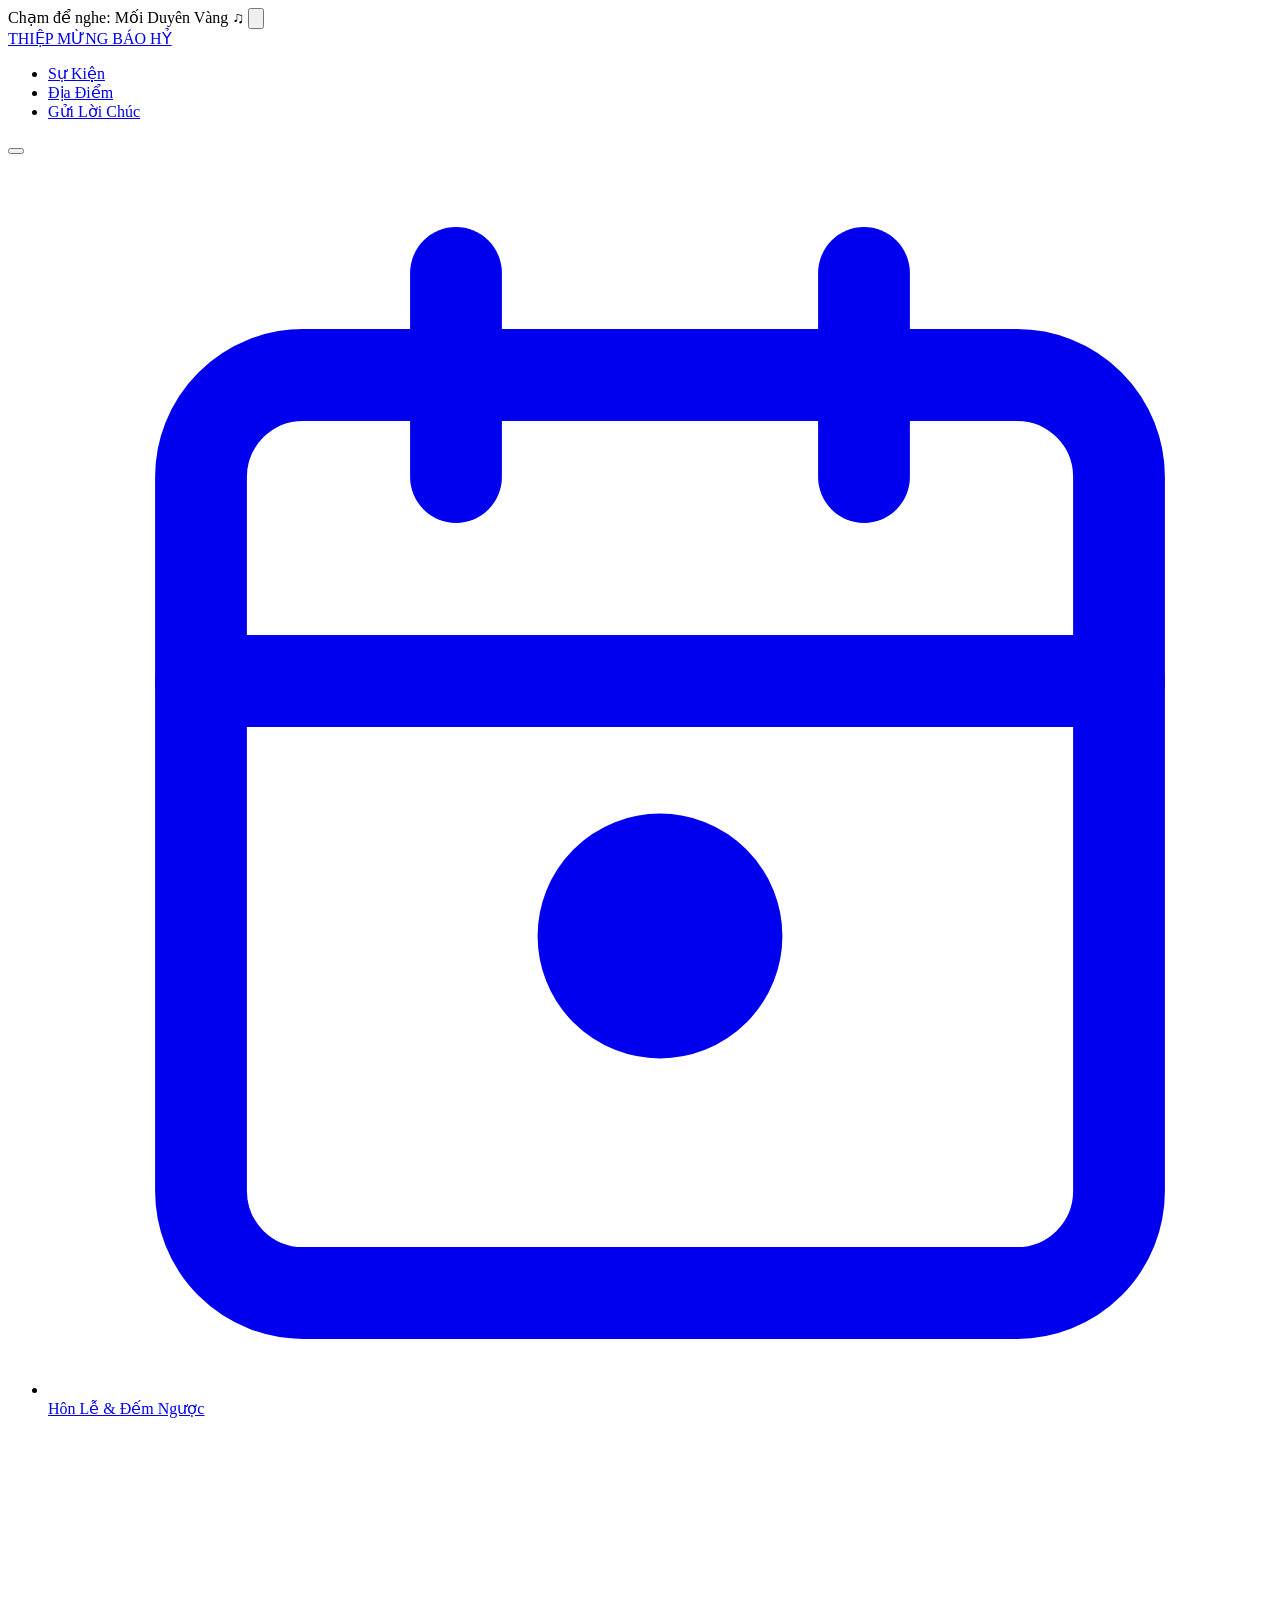
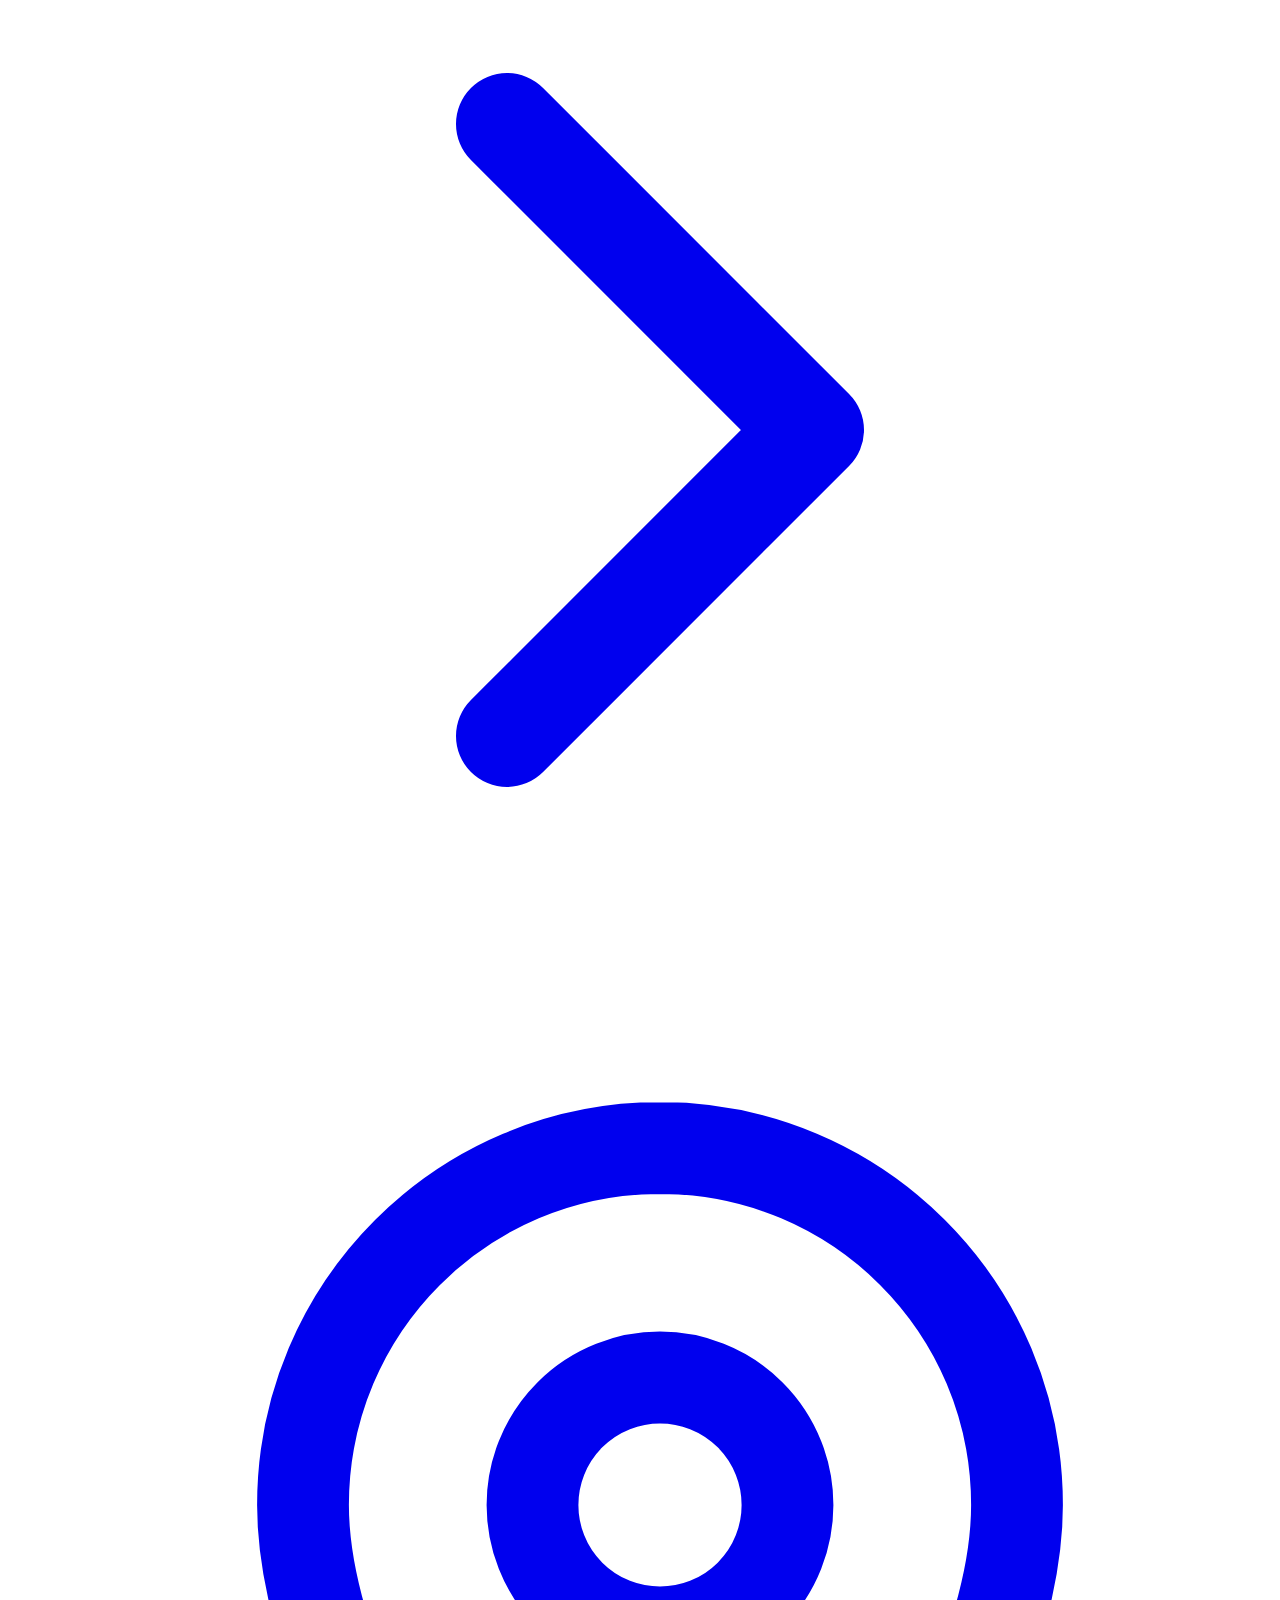
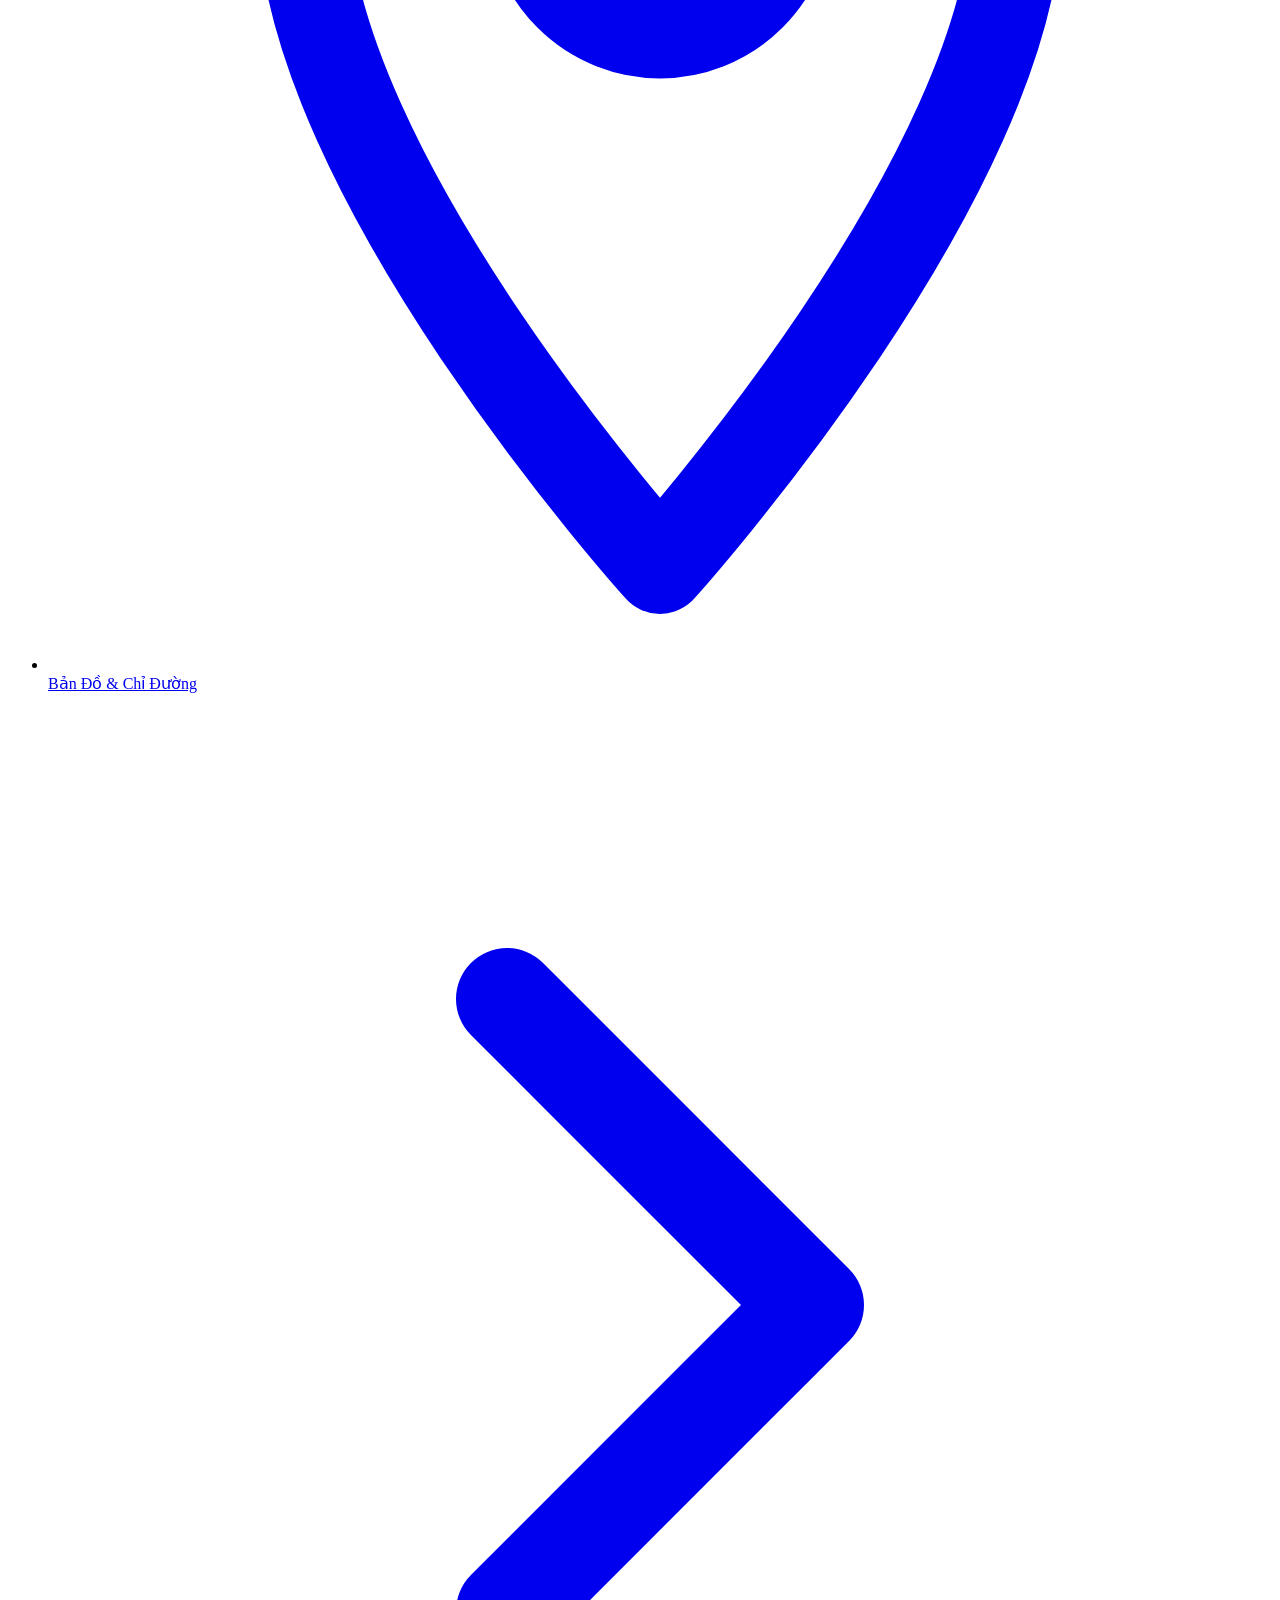
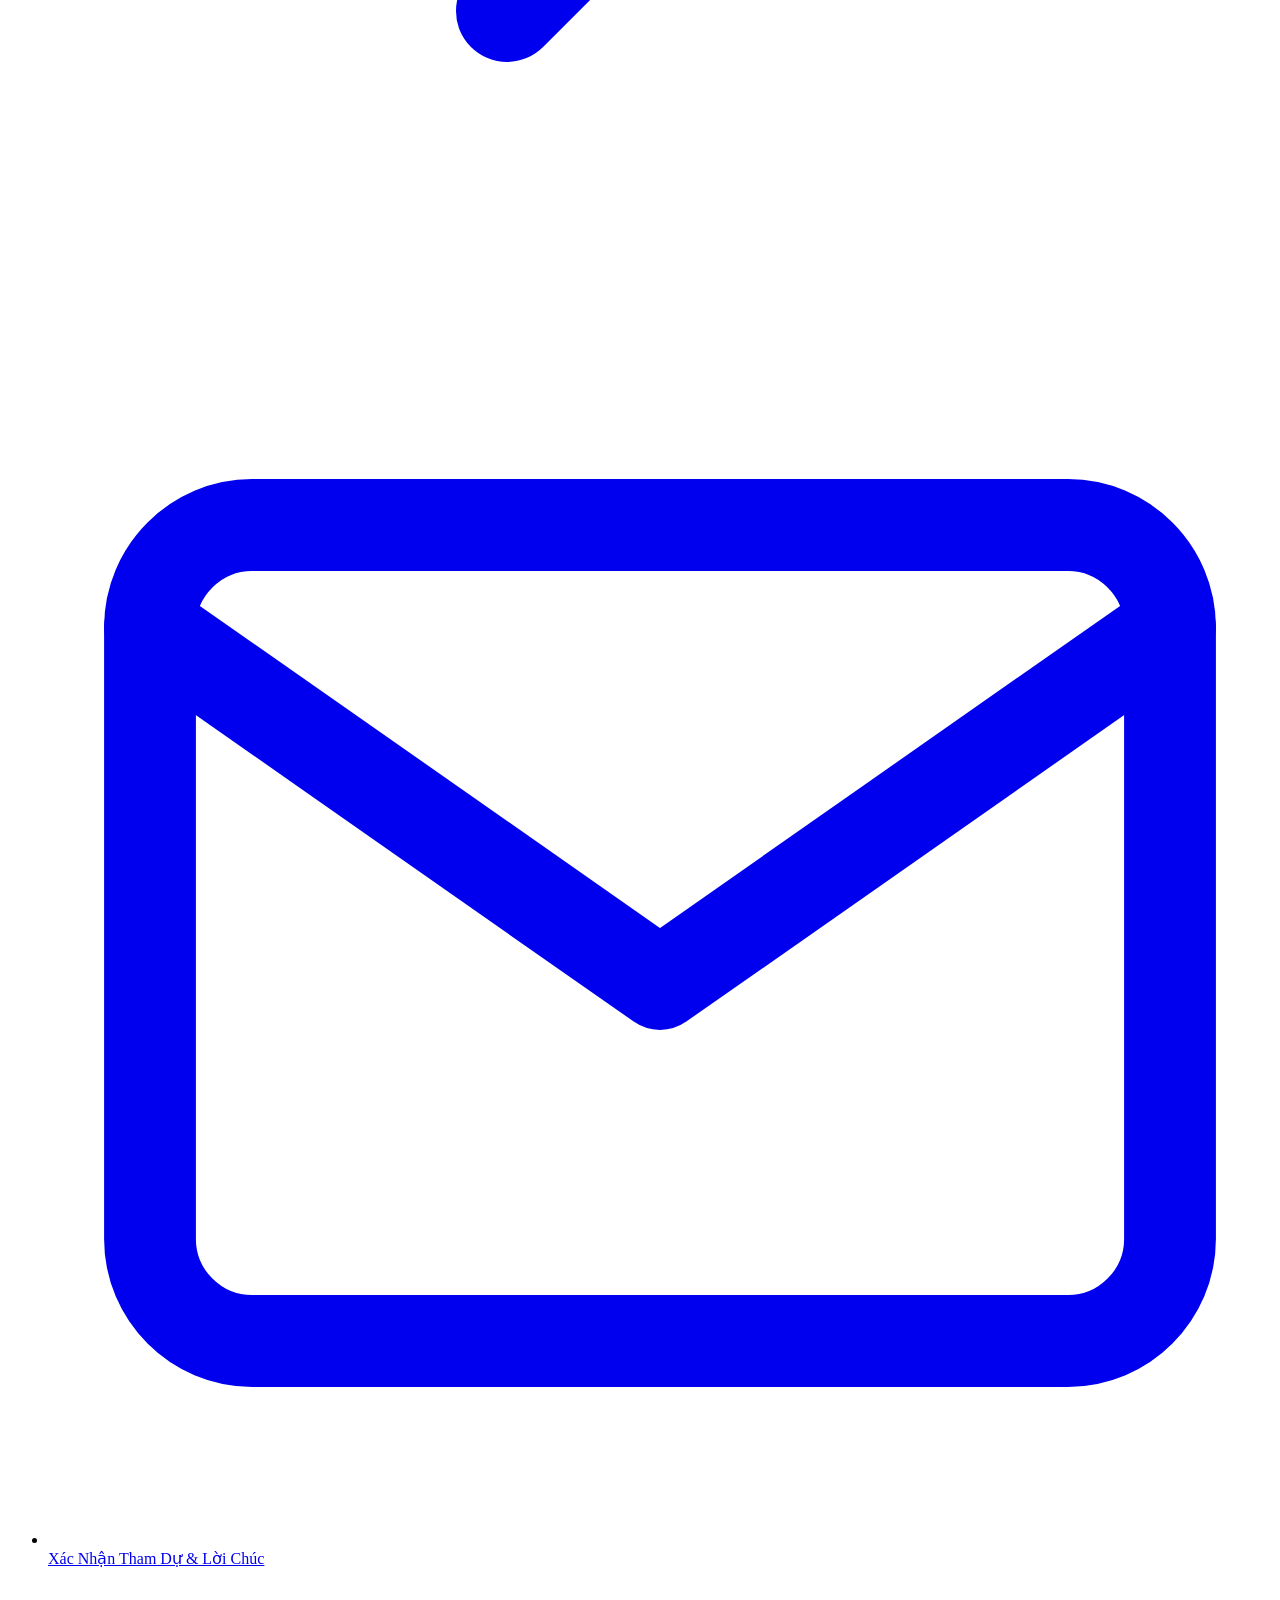
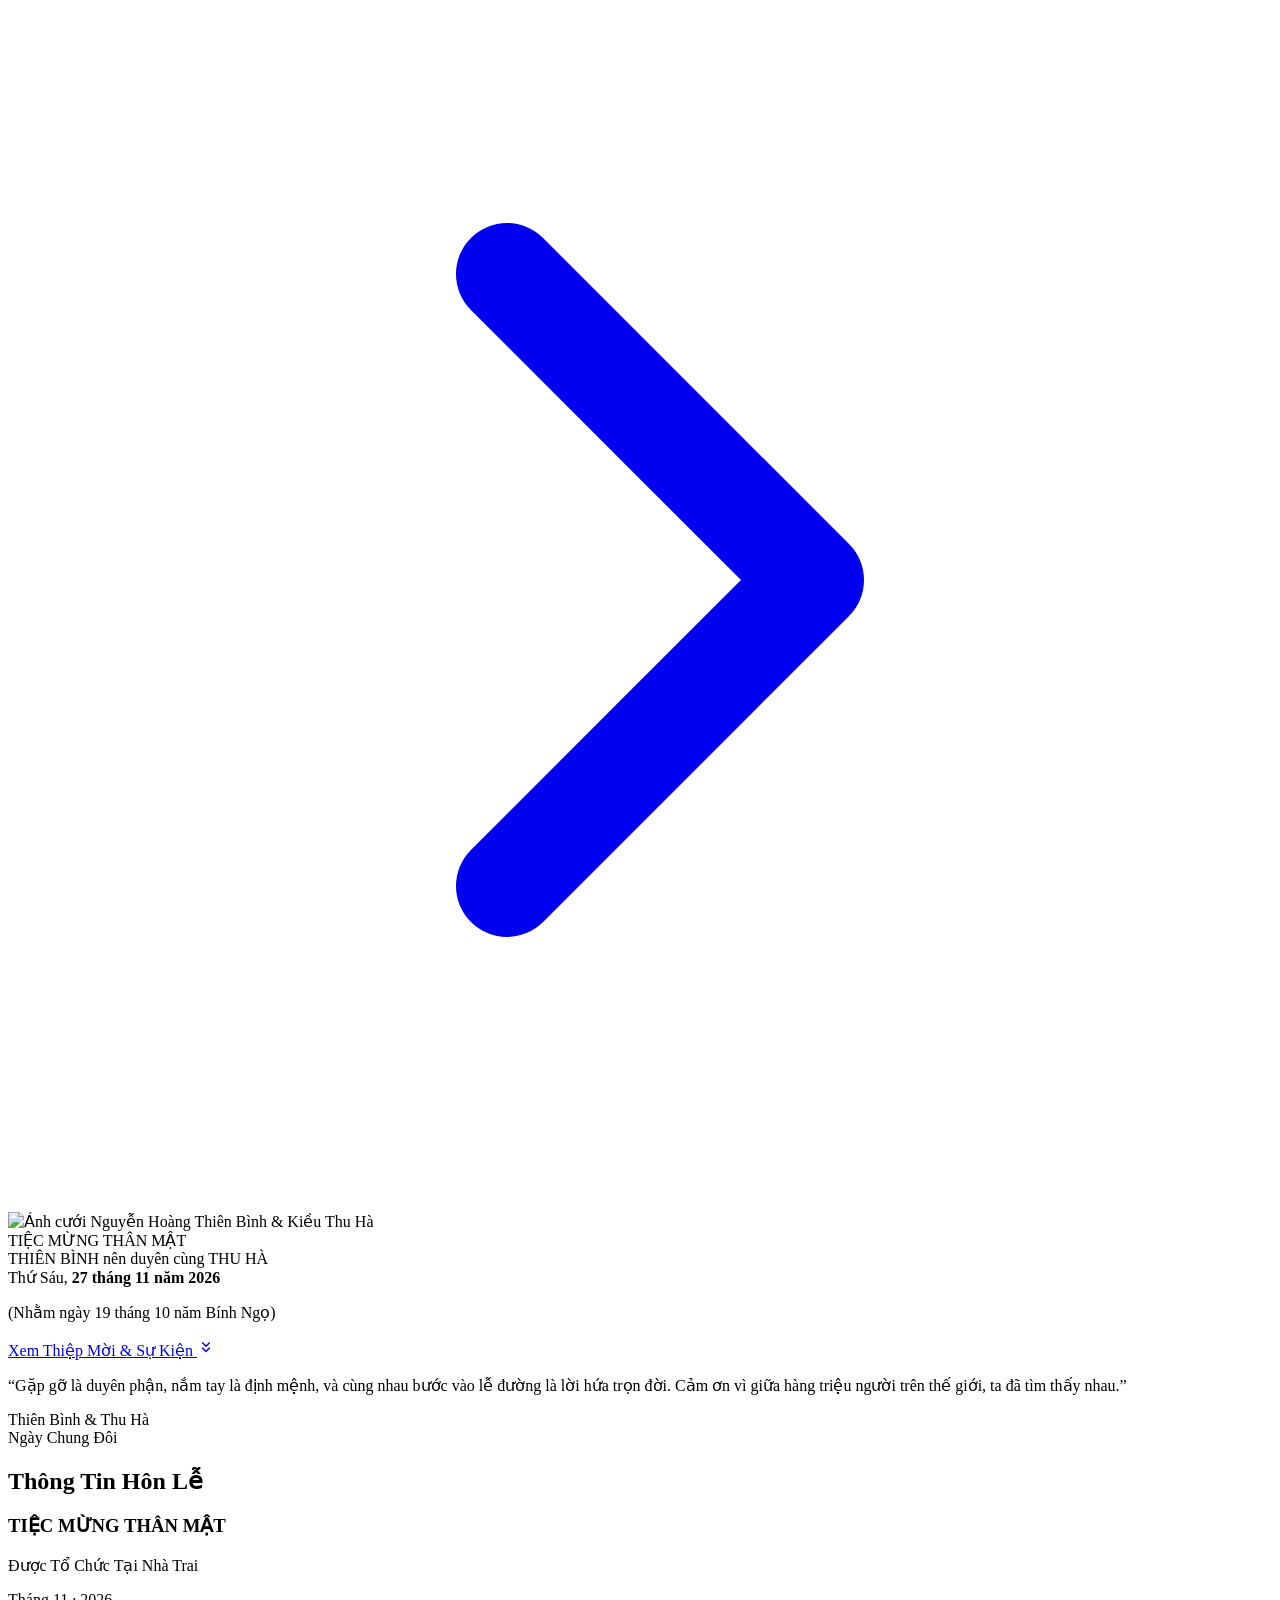
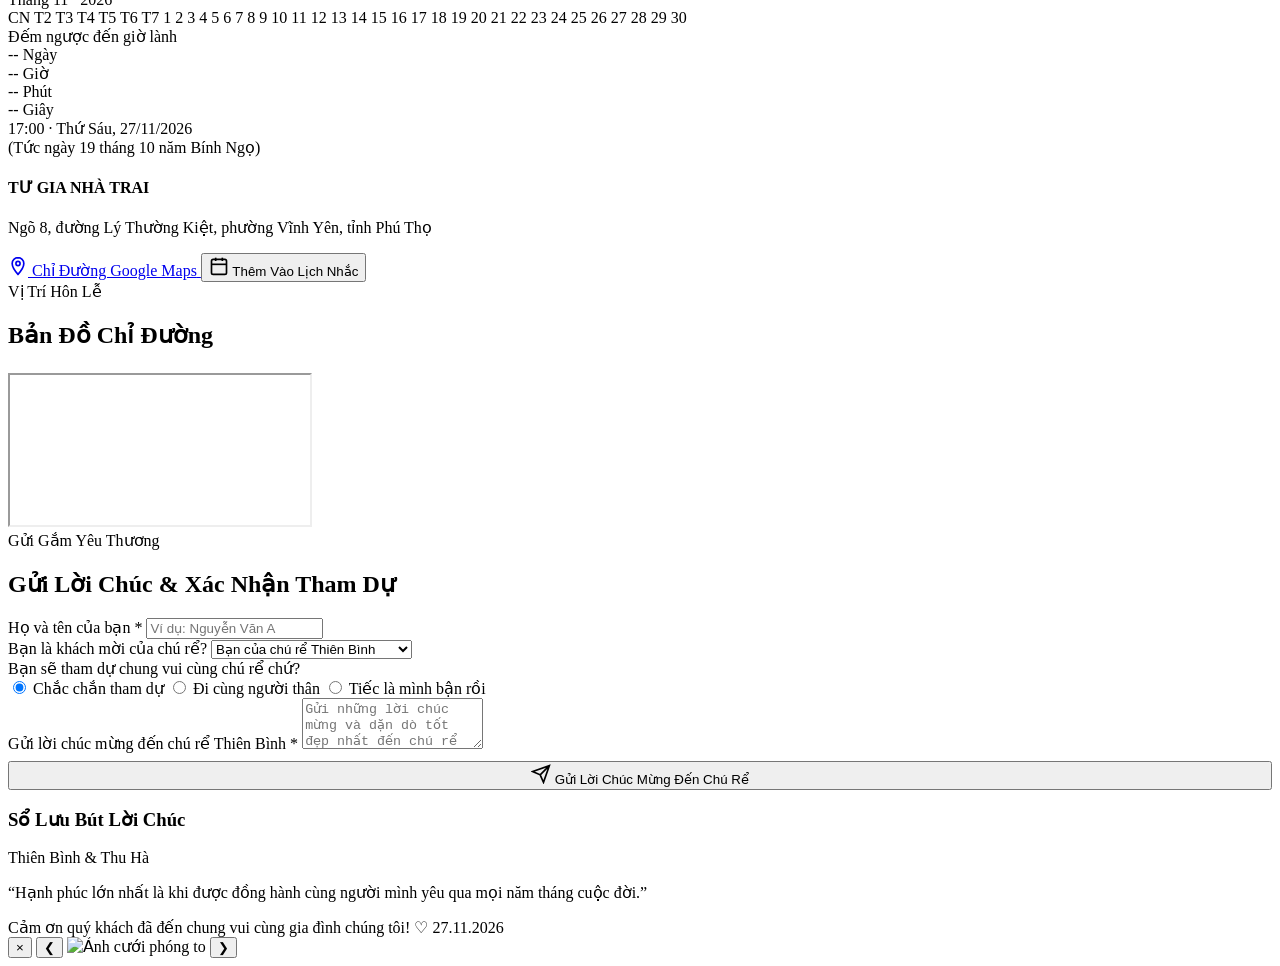
==== binhha/index.html @ 019dbe22 "Đồng bộ ảnh hero-a2b.jpg và khôi phục giao diện ảnh toàn màn hình ban đầu" ====
<!DOCTYPE html>
<html lang="vi">
<head>
  <meta charset="UTF-8">
  <meta name="viewport" content="width=device-width, initial-scale=1.0, maximum-scale=5.0">
  <title>Tiệc Mừng Thân Mật · Nguyễn Hoàng Thiên Bình &amp; Kiều Thu Hà</title>
  
  <meta name="description" content="Trân trọng kính mời quý khách đến tham dự Tiệc Mừng Thân Mật của Nguyễn Hoàng Thiên Bình &amp; Kiều Thu Hà vào lúc 17:00 ngày 27/11/2026 tại Tư Gia Nhà Trai.">
  <meta name="keywords" content="thiệp cưới, tiệc mừng thân mật, Thiên Bình, Thu Hà, thiệp báo hỷ, wedding invitation">
  <meta name="author" content="Thiên Bình &amp; Thu Hà">
  <meta name="robots" content="index, follow">

  <!-- Open Graph / Facebook -->
  <meta property="og:type" content="website">
  <meta property="og:url" content="https://binhha-wedding.github.io/binhha.html">
  <meta property="og:title" content="Tiệc Mừng Thân Mật · Nguyễn Hoàng Thiên Bình &amp; Kiều Thu Hà">
  <meta property="og:description" content="Trân trọng kính mời quý khách đến dự Tiệc Mừng Thân Mật vào lúc 17:00 Thứ Sáu, 27/11/2026 tại Tư Gia Nhà Trai (Ngõ 8 Lý Thường Kiệt, Vĩnh Yên, Phú Thọ).">
  <meta property="og:image" content="https://binhha-wedding.github.io/img/hero-a2b.jpg">

  <!-- Favicon -->
  <link rel="icon" type="image/jpeg" href="img/hero-a2b.jpg">
  <link rel="apple-touch-icon" href="img/hero-a2b.jpg">

  <!-- Google Fonts Preconnect -->
  <link rel="preconnect" href="https://fonts.googleapis.com">
  <link rel="preconnect" href="https://fonts.gstatic.com" crossorigin>
  <link href="https://fonts.googleapis.com/css2?family=Cormorant+Garamond:ital,wght@0,400;0,500;0,600;0,700;1,400;1,600&family=Ephesis&family=Montserrat:ital,wght@0,300;0,400;0,500;0,600;0,700;1,400&family=Playfair+Display:ital,wght@0,500;0,600;0,700;1,400&display=swap" rel="stylesheet">

  <!-- Stylesheet -->
  <link rel="stylesheet" href="css/style.css?v=20261023_1720">
</head>
<body data-page="groom">

  <!-- Background Audio (Mối Duyên Vàng) -->
  <audio id="bg-music" loop preload="auto">
    <source src="audio/moi-duyen-vang.mp3" type="audio/mpeg">
    <source src="audio/beautiful-in-white.mp3" type="audio/mpeg">
    <source src="audio/wedding-music.mp3" type="audio/mpeg">
  </audio>

  <!-- Floating Music Player Widget -->
  <div class="music-widget">
    <span class="music-tooltip" id="music-tooltip">Chạm để nghe: Mối Duyên Vàng ♫</span>
    <button class="music-disc-btn" id="music-toggle-btn" type="button" aria-label="Bật hoặc tắt nhạc nền">
      <svg viewBox="0 0 24 24">
        <path d="M12 3v10.55c-.59-.34-1.27-.55-2-.55-2.21 0-4 1.79-4 4s1.79 4 4 4 4-1.79 4-4V7h4V3h-6z"/>
      </svg>
    </button>
  </div>

  <!-- Sticky Navigation Bar -->
  <header class="wd-navbar">
    <div class="wd-nav-inner">
      <!-- Logo / Title -->
      <a href="#top" class="wd-brand">
        <span>THIỆP MỪNG BÁO HỶ</span>
      </a>

      <!-- Desktop Navigation Links -->
      <ul class="wd-menu-links">
        <li><a href="#event">Sự Kiện</a></li>
        <li><a href="#location">Địa Điểm</a></li>
        <li><a href="#rsvp">Gửi Lời Chúc</a></li>
      </ul>

      <!-- Mobile Hamburger Button -->
      <button class="wd-menu-btn" id="menu-toggle-btn" type="button" aria-label="Mở menu">
        <span></span>
        <span></span>
        <span></span>
      </button>
    </div>

    <!-- Mobile Drawer -->
    <div class="wd-mobile-drawer" id="mobile-drawer">
      <ul class="wd-mobile-links">
        <li>
          <a href="#event">
            <span class="nav-icon-badge">
              <svg class="nav-svg" viewBox="0 0 24 24" fill="none" stroke="currentColor" stroke-width="1.8" stroke-linecap="round" stroke-linejoin="round">
                <rect x="3" y="4" width="18" height="18" rx="2" ry="2"/>
                <line x1="16" y1="2" x2="16" y2="6"/>
                <line x1="8" y1="2" x2="8" y2="6"/>
                <line x1="3" y1="10" x2="21" y2="10"/>
                <circle cx="12" cy="15" r="1.5" fill="currentColor"/>
              </svg>
            </span>
            <span class="nav-link-text">Hôn Lễ &amp; Đếm Ngược</span>
            <svg class="nav-chevron" viewBox="0 0 24 24" fill="none" stroke="currentColor" stroke-width="2" stroke-linecap="round" stroke-linejoin="round"><path d="M9 18l6-6-6-6"/></svg>
          </a>
        </li>
        <li>
          <a href="#location">
            <span class="nav-icon-badge">
              <svg class="nav-svg" viewBox="0 0 24 24" fill="none" stroke="currentColor" stroke-width="1.8" stroke-linecap="round" stroke-linejoin="round">
                <path d="M12 2C8.13 2 5 5.13 5 9c0 5.25 7 13 7 13s7-7.75 7-13c0-3.87-3.13-7-7-7z"/>
                <circle cx="12" cy="9" r="2.5"/>
              </svg>
            </span>
            <span class="nav-link-text">Bản Đồ &amp; Chỉ Đường</span>
            <svg class="nav-chevron" viewBox="0 0 24 24" fill="none" stroke="currentColor" stroke-width="2" stroke-linecap="round" stroke-linejoin="round"><path d="M9 18l6-6-6-6"/></svg>
          </a>
        </li>

        <li>
          <a href="#rsvp">
            <span class="nav-icon-badge">
              <svg class="nav-svg" viewBox="0 0 24 24" fill="none" stroke="currentColor" stroke-width="1.8" stroke-linecap="round" stroke-linejoin="round">
                <path d="M4 4h16c1.1 0 2 .9 2 2v12c0 1.1-.9 2-2 2H4c-1.1 0-2-.9-2-2V6c0-1.1.9-2 2-2z"/>
                <polyline points="22,6 12,13 2,6"/>
              </svg>
            </span>
            <span class="nav-link-text">Xác Nhận Tham Dự &amp; Lời Chúc</span>
            <svg class="nav-chevron" viewBox="0 0 24 24" fill="none" stroke="currentColor" stroke-width="2" stroke-linecap="round" stroke-linejoin="round"><path d="M9 18l6-6-6-6"/></svg>
          </a>
        </li>
      </ul>
    </div>
  </header>

  <!-- ========================================================================
       HERO BANNER (FULL SCREEN BANNER THEO YÊU CẦU NHÀ CHÚ RỂ)
       ======================================================================== -->
  <section class="hero-section hero-fullscreen" id="top" style="background-image: url('img/hero-a2b.jpg'); background-size: cover; background-position: center top;">
    <!-- Ảnh cưới full màn hình & lớp phủ gradient điện ảnh -->
    <div class="hero-bg-media">
      <img src="img/hero-a2b.jpg" id="hero-banner-img" alt="Ảnh cưới Nguyễn Hoàng Thiên Bình &amp; Kiều Thu Hà" fetchpriority="high">
      <div class="hero-gradient-overlay"></div>
    </div>

    <div class="hero-content">
      <!-- Khối chữ phía trên -->
      <div class="hero-top-block">
        <div class="hero-ceremony-tag">
          TIỆC MỪNG THÂN MẬT
        </div>

        <div class="hero-names">
          <span class="name">THIÊN BÌNH</span>
          <span class="hero-connector">nên duyên cùng</span>
          <span class="name">THU HÀ</span>
        </div>
      </div>

      <!-- Khoảng sáng tự nhiên dành riêng cho gương mặt của cô dâu chú rể -->
      <div class="hero-face-clearance" aria-hidden="true"></div>

      <!-- Khối ngày cưới và nút xem thiệp phía dưới -->
      <div class="hero-bottom-block">
        <div class="hero-date-badge">
          Thứ Sáu, <b>27 tháng 11 năm 2026</b>
        </div>
        <p class="hero-lunar-date">(Nhằm ngày 19 tháng 10 năm Bính Ngọ)</p>

        <div class="hero-invite-action">
          <a href="#event" class="hero-scroll-invite">
            <span>Xem Thiệp Mời &amp; Sự Kiện</span>
            <svg width="18" height="18" viewBox="0 0 24 24" fill="none" stroke="currentColor" stroke-width="2">
              <path d="M7 13l5 5 5-5M7 6l5 5 5-5"/>
            </svg>
          </a>
        </div>
      </div>
    </div>
  </section>

  <!-- ========================================================================
       ARTISTIC QUOTE / THÔNG ĐIỆP TÌNH YÊU
       ======================================================================== -->
  <section class="quote-section">
    <div class="container">
      <div class="quote-card">
        <p class="quote-text">
          “Gặp gỡ là duyên phận, nắm tay là định mệnh, và cùng nhau bước vào lễ đường là lời hứa trọn đời. Cảm ơn vì giữa hàng triệu người trên thế giới, ta đã tìm thấy nhau.”
        </p>
        <span class="quote-author">Thiên Bình &amp; Thu Hà</span>
      </div>
    </div>
  </section>

  <!-- ========================================================================
       SỰ KIỆN: TIỆC MỪNG THÂN MẬT & LỊCH THÁNG 11/2026 & COUNTDOWN
       ======================================================================== -->
  <section class="event-section" id="event">
    <div class="container">
      <div class="sec-header">
        <span class="sec-subtitle">Ngày Chung Đôi</span>
        <h2 class="sec-title">Thông Tin Hôn Lễ</h2>
        <div class="sec-divider"></div>
      </div>

      <div class="event-container-card">
        <h3 class="ceremony-main-title">TIỆC MỪNG THÂN MẬT</h3>
        <p class="ceremony-sub">Được Tổ Chức Tại Nhà Trai</p>

        <!-- Tờ Lịch Tháng 11 Năm 2026 -->
        <div class="wedding-calendar">
          <div class="cal-header">Tháng 11 · 2026</div>
          <div class="cal-grid">
            <span class="cal-day-label">CN</span>
            <span class="cal-day-label">T2</span>
            <span class="cal-day-label">T3</span>
            <span class="cal-day-label">T4</span>
            <span class="cal-day-label">T5</span>
            <span class="cal-day-label">T6</span>
            <span class="cal-day-label">T7</span>

            <!-- Hàng 1 -->
            <span class="cal-date">1</span>
            <span class="cal-date">2</span>
            <span class="cal-date">3</span>
            <span class="cal-date">4</span>
            <span class="cal-date">5</span>
            <span class="cal-date">6</span>
            <span class="cal-date">7</span>

            <!-- Hàng 2 -->
            <span class="cal-date">8</span>
            <span class="cal-date">9</span>
            <span class="cal-date">10</span>
            <span class="cal-date">11</span>
            <span class="cal-date">12</span>
            <span class="cal-date">13</span>
            <span class="cal-date">14</span>

            <!-- Hàng 3 -->
            <span class="cal-date">15</span>
            <span class="cal-date">16</span>
            <span class="cal-date">17</span>
            <span class="cal-date">18</span>
            <span class="cal-date">19</span>
            <span class="cal-date">20</span>
            <span class="cal-date">21</span>

            <!-- Hàng 4 -->
            <span class="cal-date">22</span>
            <span class="cal-date">23</span>
            <span class="cal-date">24</span>
            <span class="cal-date">25</span>
            <span class="cal-date">26</span>
            <!-- Ngày Tiệc Mừng Thân Mật Nhà Trai: Thứ Sáu 27/11/2026 -->
            <span class="cal-date wedding-day" aria-label="Ngày Tiệc Mừng Thân Mật: 27 tháng 11">27</span>
            <span class="cal-date">28</span>

            <!-- Hàng 5 -->
            <span class="cal-date">29</span>
            <span class="cal-date">30</span>
            <span class="cal-date" style="opacity:0"></span>
            <span class="cal-date" style="opacity:0"></span>
            <span class="cal-date" style="opacity:0"></span>
            <span class="cal-date" style="opacity:0"></span>
            <span class="cal-date" style="opacity:0"></span>
          </div>
        </div>

        <!-- Đồng Hồ Đếm Ngược -->
        <div class="countdown-container">
          <div class="countdown-title">Đếm ngược đến giờ lành</div>
          <div class="countdown-timer">
            <div class="countdown-item">
              <span class="countdown-num" id="cd-days">--</span>
              <span class="countdown-label">Ngày</span>
            </div>
            <div class="countdown-item">
              <span class="countdown-num" id="cd-hours">--</span>
              <span class="countdown-label">Giờ</span>
            </div>
            <div class="countdown-item">
              <span class="countdown-num" id="cd-minutes">--</span>
              <span class="countdown-label">Phút</span>
            </div>
            <div class="countdown-item">
              <span class="countdown-num" id="cd-seconds">--</span>
              <span class="countdown-label">Giây</span>
            </div>
          </div>
        </div>

        <!-- Chi Tiết Giờ Giấc & Địa Điểm -->
        <div class="ceremony-details-box">
          <div class="ceremony-time-large">17:00 · Thứ Sáu, 27/11/2026</div>
          <div class="ceremony-lunar-highlight">(Tức ngày 19 tháng 10 năm Bính Ngọ)</div>
          
          <h4 class="ceremony-venue-name">TƯ GIA NHÀ TRAI</h4>
          <p class="ceremony-venue-address">
            Ngõ 8, đường Lý Thường Kiệt, phường Vĩnh Yên, tỉnh Phú Thọ
          </p>

          <div class="ceremony-actions">
            <a href="https://maps.google.com/?q=21.309458,105.572574" target="_blank" rel="noopener noreferrer" class="btn-primary">
              <svg width="20" height="20" viewBox="0 0 24 24" fill="none" stroke="currentColor" stroke-width="2">
                <path d="M12 2C8.13 2 5 5.13 5 9c0 5.25 7 13 7 13s7-7.75 7-13c0-3.87-3.13-7-7-7z"/>
                <circle cx="12" cy="9" r="2.5"/>
              </svg>
              <span>Chỉ Đường Google Maps</span>
            </a>

            <button type="button" class="btn-secondary" id="btn-add-calendar"
              data-title="Tiệc Mừng Thân Mật: Nguyễn Hoàng Thiên Bình &amp; Kiều Thu Hà"
              data-details="Tiệc Mừng Thân Mật được tổ chức vào lúc 17:00 tại Nhà Trai. Rất hân hạnh được đón tiếp quý khách!"
              data-location="Ngõ 8, đường Lý Thường Kiệt, phường Vĩnh Yên, tỉnh Phú Thọ"
              data-dates="20261127T100000Z/20261127T130000Z">
              <svg width="20" height="20" viewBox="0 0 24 24" fill="none" stroke="currentColor" stroke-width="2">
                <rect x="3" y="4" width="18" height="18" rx="2" ry="2"/>
                <line x1="16" y1="2" x2="16" y2="6"/>
                <line x1="8" y1="2" x2="8" y2="6"/>
                <line x1="3" y1="10" x2="21" y2="10"/>
              </svg>
              <span>Thêm Vào Lịch Nhắc</span>
            </button>
          </div>
        </div>

      </div>
    </div>
  </section>

  <!-- ========================================================================
       BẢN ĐỒ VỊ TRÍ
       ======================================================================== -->
  <section class="map-section" id="location">
    <div class="container">
      <div class="sec-header" style="margin-bottom:24px;">
        <span class="sec-subtitle">Vị Trí Hôn Lễ</span>
        <h2 class="sec-title">Bản Đồ Chỉ Đường</h2>
      </div>

      <div class="map-wrapper">
        <div class="map-iframe-container">
          <!-- Google Maps Embed for Ngõ 8 Lý Thường Kiệt, Vĩnh Yên, Phú Thọ -->
          <iframe 
            src="https://maps.google.com/maps?q=21.309458,105.572574&amp;hl=vi&amp;z=16&amp;output=embed"
            title="Bản đồ vị trí Nhà Trai: Ngõ 8 Lý Thường Kiệt, Vĩnh Yên, Phú Thọ"
            loading="lazy" 
            allowfullscreen>
          </iframe>
        </div>
      </div>
    </div>
  </section>



  <!-- ========================================================================
       RSVP XÁC NHẬN & SỔ LƯU BÚT LỜI CHÚC
       ======================================================================== -->
  <section class="rsvp-wishes-section" id="rsvp">
    <div class="container">
      
      <div class="sec-header">
        <span class="sec-subtitle">Gửi Gắm Yêu Thương</span>
        <h2 class="sec-title">Gửi Lời Chúc &amp; Xác Nhận Tham Dự</h2>
        <div class="sec-divider"></div>
      </div>

      <!-- Form Xác Nhận -->
      <div class="rsvp-box">
        <form class="rsvp-form" id="rsvp-form">
          
          <div class="form-group">
            <label for="guest-name">Họ và tên của bạn *</label>
            <input type="text" id="guest-name" class="form-input" placeholder="Ví dụ: Nguyễn Văn A" required>
          </div>

          <div class="form-group">
            <label for="guest-role">Bạn là khách mời của chú rể?</label>
            <select id="guest-role" class="form-select">
              <option value="Bạn của chú rể Thiên Bình" selected>Bạn của chú rể Thiên Bình</option>
              <option value="Anh em thân thiết / Chiến hữu">Anh em thân thiết / Chiến hữu</option>
              <option value="Họ hàng bên nội chú rể">Họ hàng bên nội chú rể</option>
              <option value="Họ hàng bên ngoại chú rể">Họ hàng bên ngoại chú rể</option>
              <option value="Đồng nghiệp chú rể">Đồng nghiệp chú rể</option>
              <option value="Bạn chung cô dâu &amp; chú rể">Bạn chung cô dâu &amp; chú rể</option>
            </select>
          </div>

          <div class="form-group">
            <label>Bạn sẽ tham dự chung vui cùng chú rể chứ?</label>
            <div class="form-radio-group">
              <label class="radio-pill">
                <input type="radio" name="attend" value="Chắc chắn tham dự" checked>
                <span>Chắc chắn tham dự</span>
              </label>
              <label class="radio-pill">
                <input type="radio" name="attend" value="Đi cùng người thân (2 người)">
                <span>Đi cùng người thân</span>
              </label>
              <label class="radio-pill">
                <input type="radio" name="attend" value="Rất tiếc không thể đến">
                <span>Tiếc là mình bận rồi</span>
              </label>
            </div>
          </div>

          <div class="form-group">
            <label for="guest-message">Gửi lời chúc mừng đến chú rể Thiên Bình *</label>
            <textarea id="guest-message" class="form-textarea" rows="3" placeholder="Gửi những lời chúc mừng và dặn dò tốt đẹp nhất đến chú rể Thiên Bình..." required></textarea>
          </div>

          <div class="rsvp-alert success" id="rsvp-alert"></div>

          <button type="submit" class="btn-primary" style="width:100%;justify-content:center;margin-top:8px;">
            <svg width="20" height="20" viewBox="0 0 24 24" fill="none" stroke="currentColor" stroke-width="2">
              <path d="M22 2L11 13M22 2l-7 20-4-9-9-4 20-7z"/>
            </svg>
            <span>Gửi Lời Chúc Mừng Đến Chú Rể</span>
          </button>
        </form>
      </div>

      <!-- Sổ Lưu Bút Danh Sách Lời Chúc -->
      <div class="wishes-stream-wrapper">
        <h3 class="wishes-stream-title">Sổ Lưu Bút Lời Chúc</h3>
        <div class="wishes-list" id="wishes-list">
          <!-- Các lời chúc sẽ được JavaScript tự động đổ vào đây -->
        </div>
      </div>

    </div>
  </section>

  <!-- ========================================================================
       FOOTER
       ======================================================================== -->
  <footer class="wedding-footer">
    <div class="container">
      <div class="footer-names">Thiên&nbsp;Bình &amp; Thu&nbsp;Hà</div>
      <p class="footer-quote">
        “Hạnh phúc lớn nhất là khi được đồng hành cùng người mình yêu qua mọi năm tháng cuộc đời.”
      </p>
      <div class="footer-copy">
        Cảm ơn quý khách đã đến chung vui cùng gia đình chúng tôi! ♡ 27.11.2026
      </div>
    </div>
  </footer>

  <!-- ========================================================================
       LIGHTBOX MODAL
       ======================================================================== -->
  <div class="lightbox-modal" id="lightbox-modal" aria-hidden="true" role="dialog">
    <div class="lightbox-content">
      <button class="lightbox-close-btn" id="lightbox-close" type="button" aria-label="Đóng">&times;</button>
      <button class="lightbox-nav-btn lightbox-prev" id="lightbox-prev" type="button" aria-label="Ảnh trước">&#10094;</button>
      <img src="" alt="Ảnh cưới phóng to" class="lightbox-img" id="lightbox-img">
      <button class="lightbox-nav-btn lightbox-next" id="lightbox-next" type="button" aria-label="Ảnh tiếp theo">&#10095;</button>
    </div>
  </div>

  <!-- Thiết lập thời gian đếm ngược chính xác cho Tiệc Mừng Thân Mật 17h00 ngày 27/11/2026 -->
  <script>
    window.TARGET_WEDDING_DATETIME = new Date("2026-11-27T17:00:00+07:00").getTime();
    window.currentMusicTitle = "Mối Duyên Vàng";
  </script>

  <!-- JavaScript -->
  <script src="js/main.js?v=20261023_1720"></script>
</body>
</html>
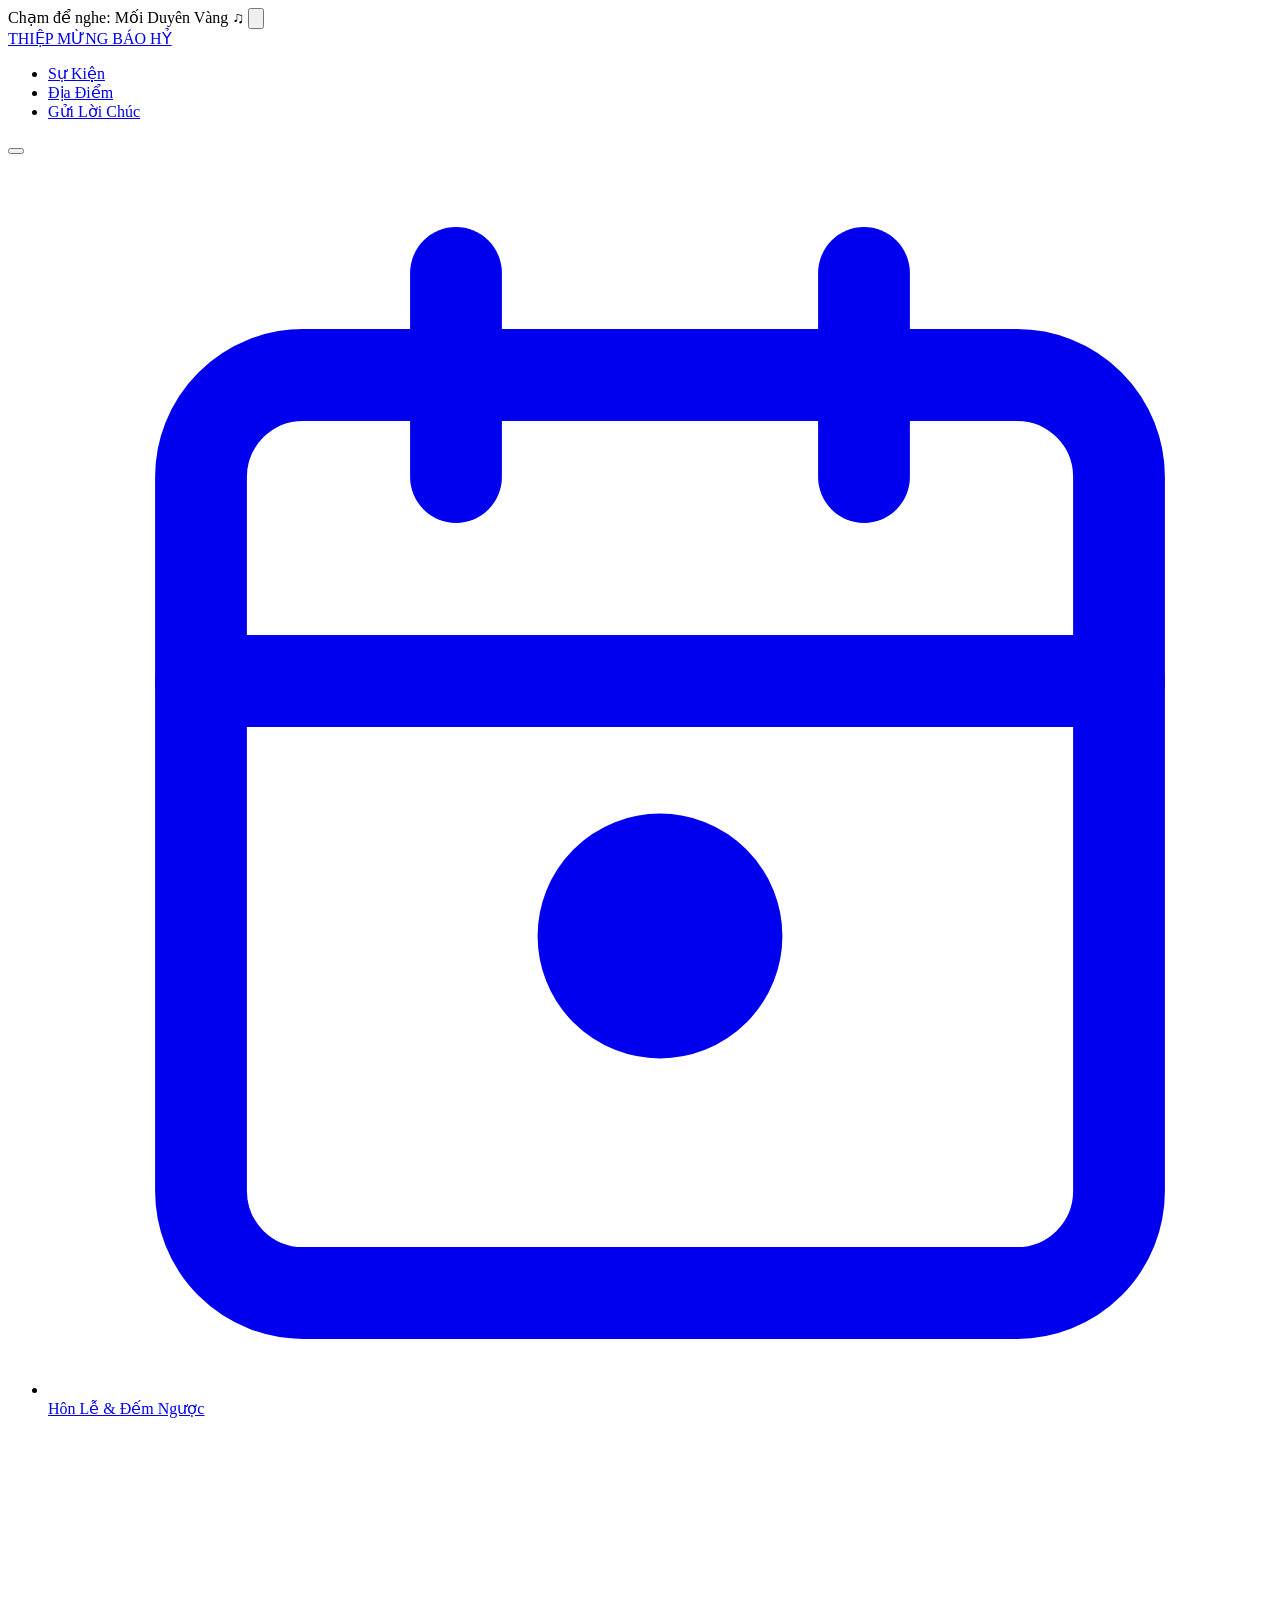
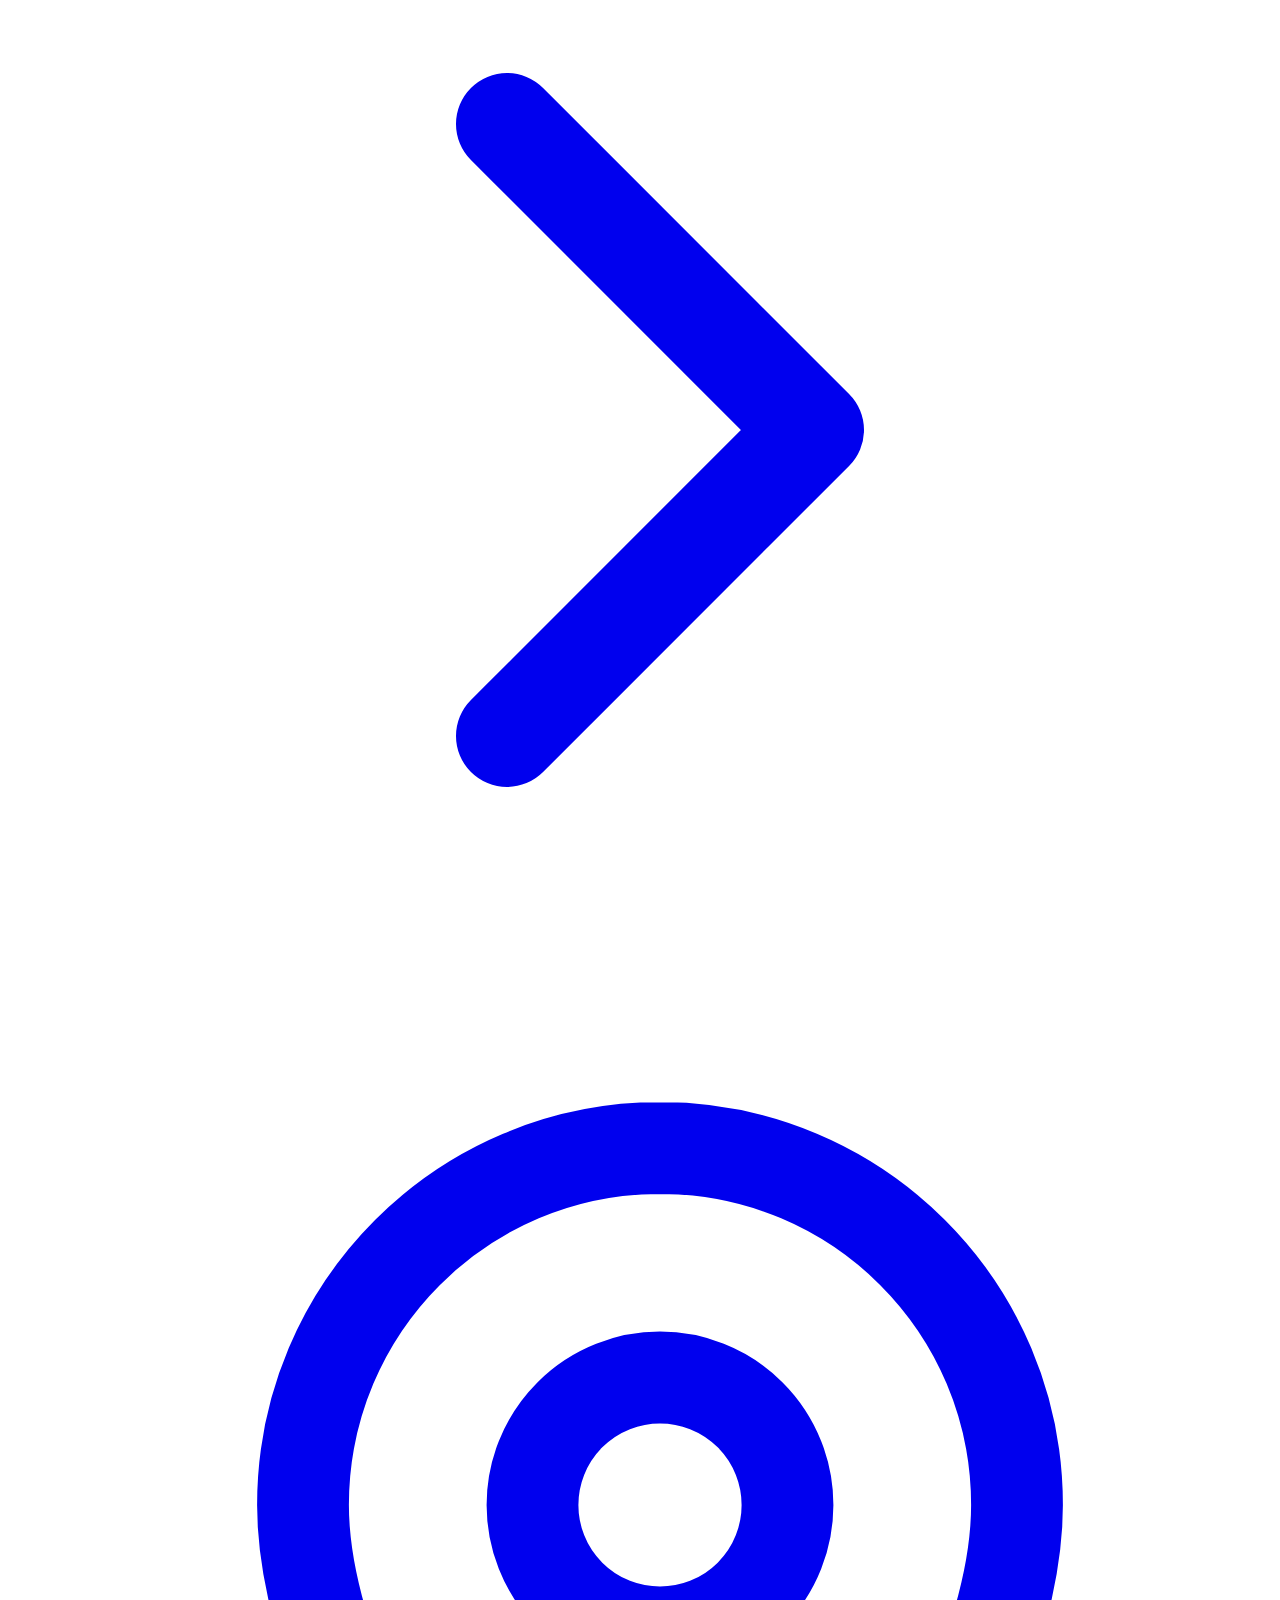
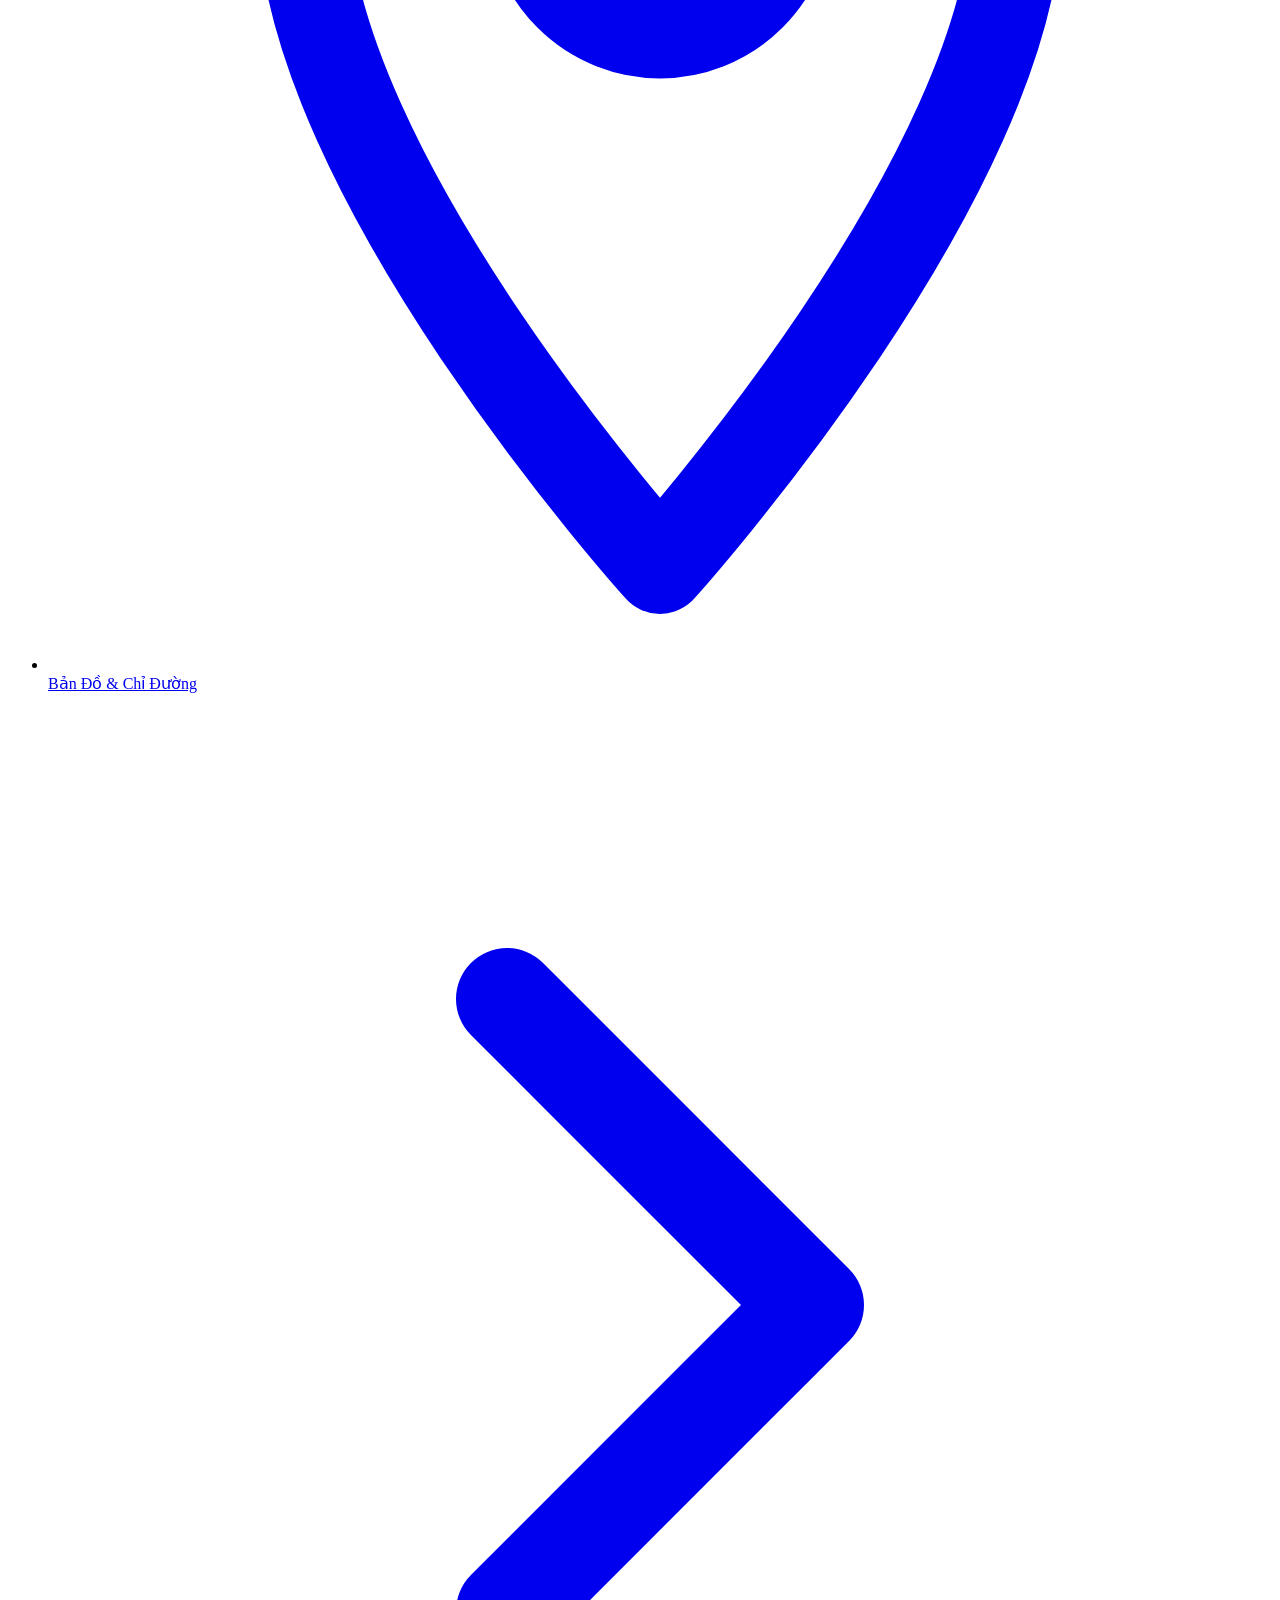
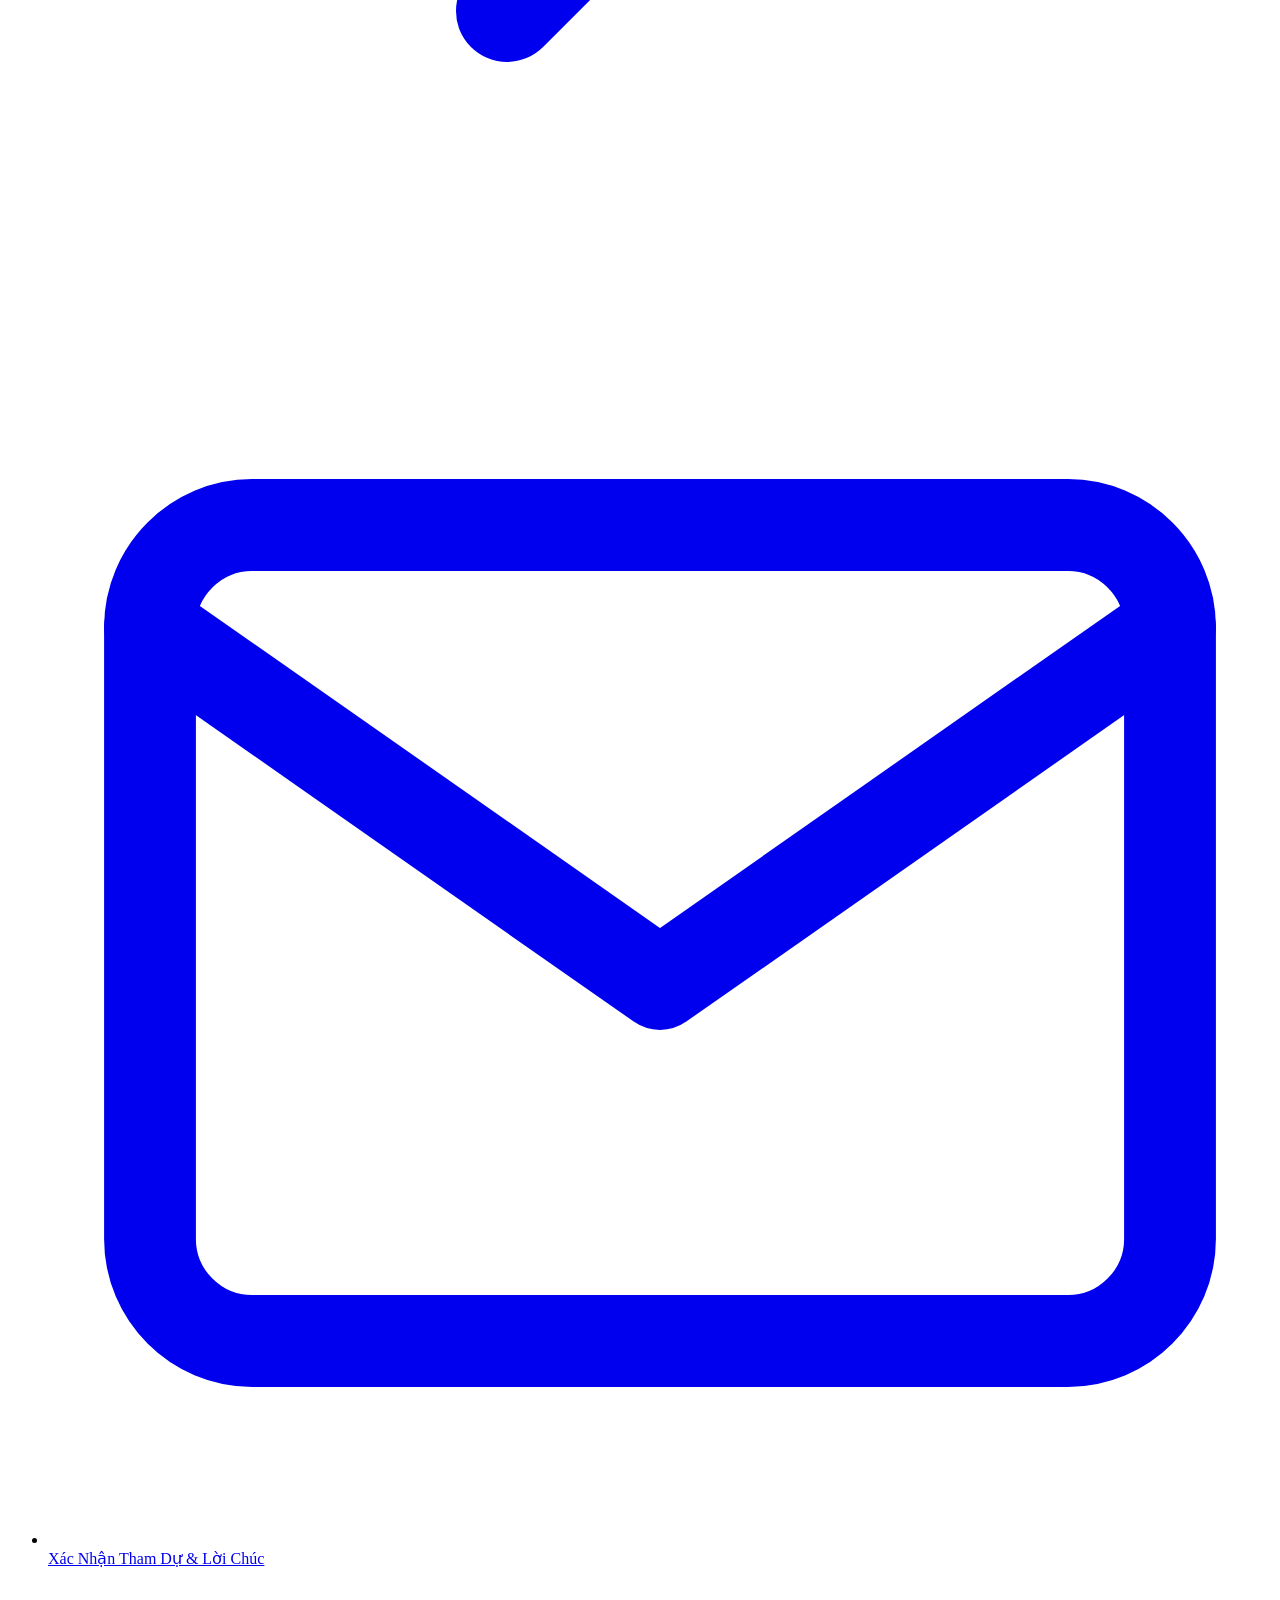
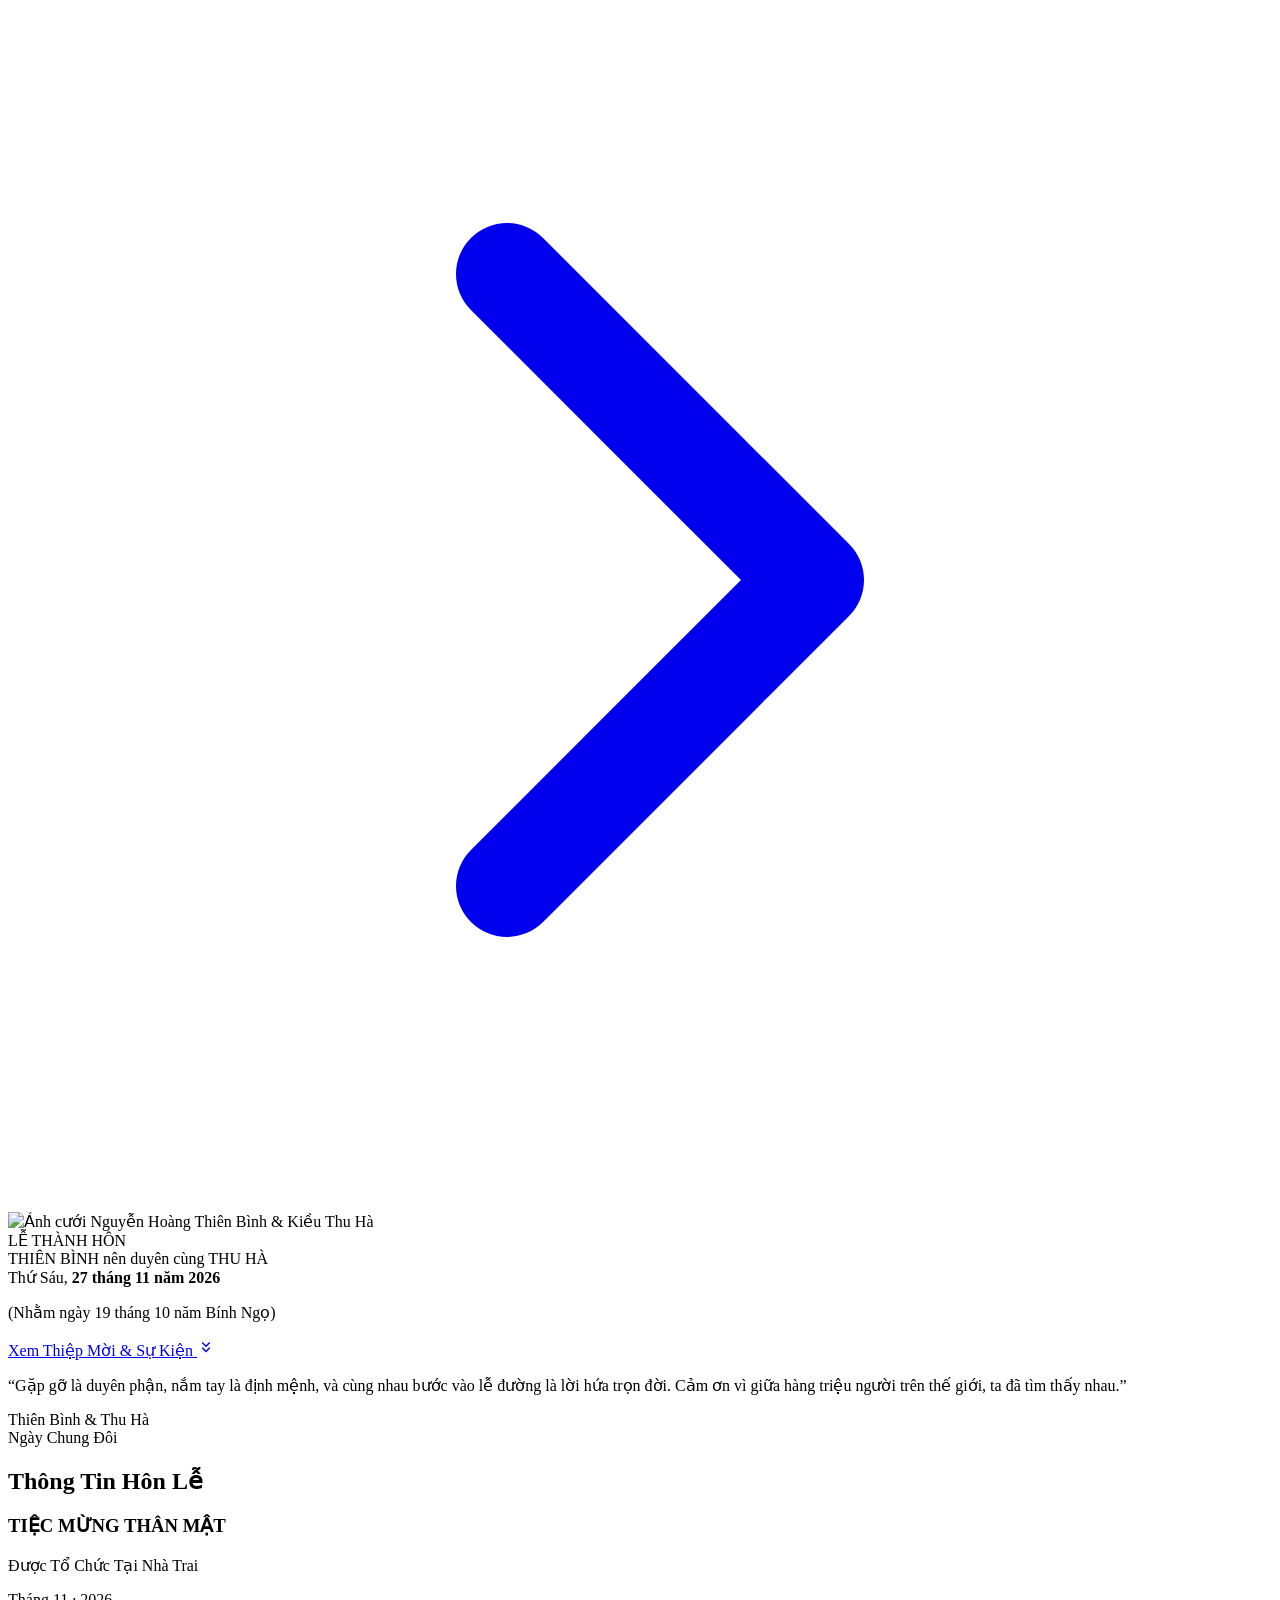
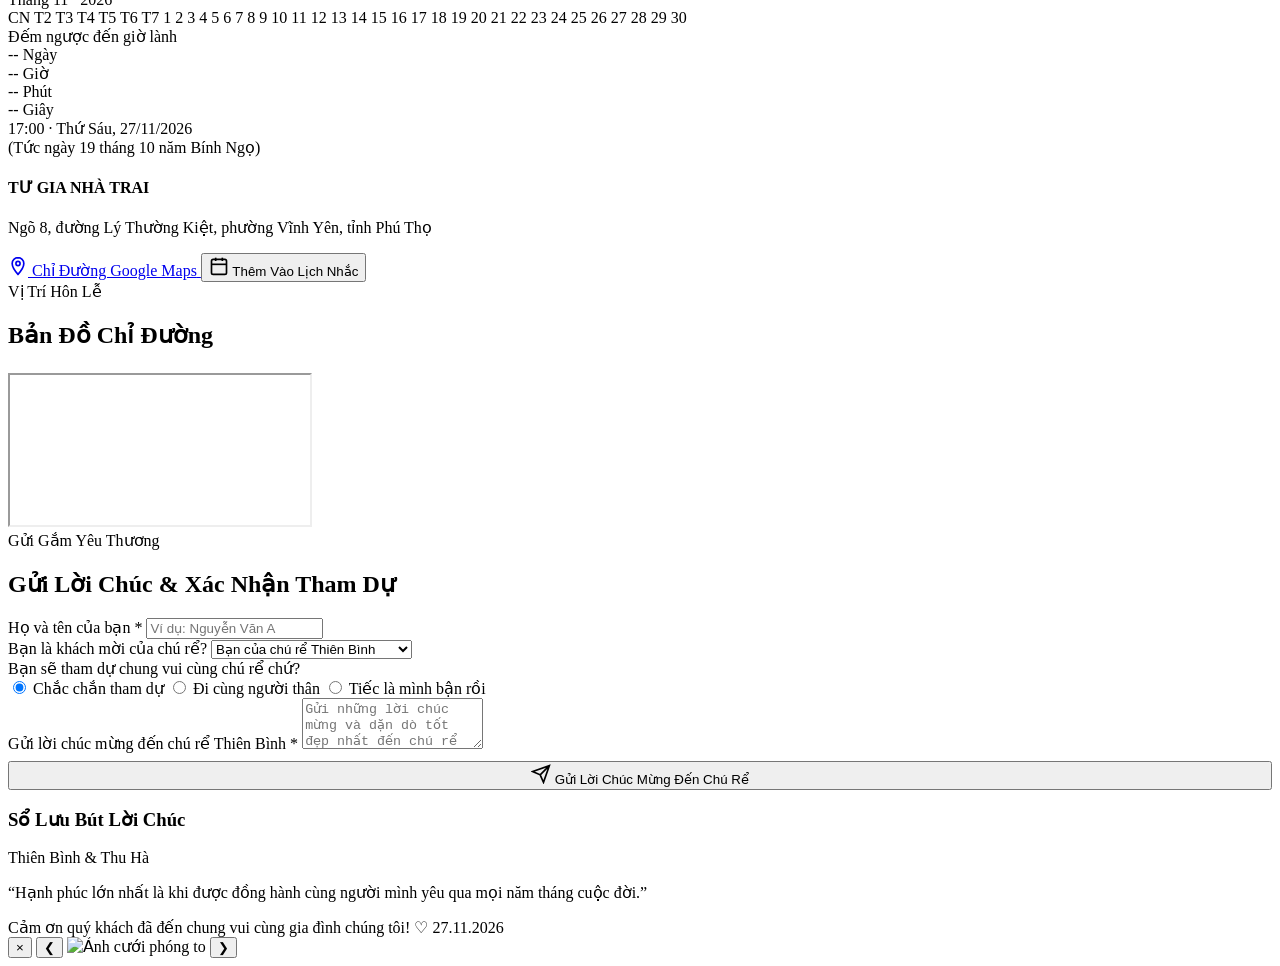
==== commit 90e5a333: "Cập nhật ảnh a1b.jpg và đồng bộ binhha.html" ====
--- a/binhha/index.html
+++ b/binhha/index.html
@@ -15,11 +15,11 @@
   <meta property="og:url" content="https://binhha-wedding.github.io/binhha.html">
   <meta property="og:title" content="Tiệc Mừng Thân Mật · Nguyễn Hoàng Thiên Bình &amp; Kiều Thu Hà">
   <meta property="og:description" content="Trân trọng kính mời quý khách đến dự Tiệc Mừng Thân Mật vào lúc 17:00 Thứ Sáu, 27/11/2026 tại Tư Gia Nhà Trai (Ngõ 8 Lý Thường Kiệt, Vĩnh Yên, Phú Thọ).">
-  <meta property="og:image" content="https://binhha-wedding.github.io/img/hero-a2b.jpg">
+  <meta property="og:image" content="https://binhha-wedding.github.io/img/a1b.jpg">
 
   <!-- Favicon -->
-  <link rel="icon" type="image/jpeg" href="img/hero-a2b.jpg">
-  <link rel="apple-touch-icon" href="img/hero-a2b.jpg">
+  <link rel="icon" type="image/jpeg" href="img/a1b.jpg">
+  <link rel="apple-touch-icon" href="img/a1b.jpg">
 
   <!-- Google Fonts Preconnect -->
   <link rel="preconnect" href="https://fonts.googleapis.com">
@@ -27,9 +27,12 @@
   <link href="https://fonts.googleapis.com/css2?family=Cormorant+Garamond:ital,wght@0,400;0,500;0,600;0,700;1,400;1,600&family=Ephesis&family=Montserrat:ital,wght@0,300;0,400;0,500;0,600;0,700;1,400&family=Playfair+Display:ital,wght@0,500;0,600;0,700;1,400&display=swap" rel="stylesheet">
 
   <!-- Stylesheet -->
-  <link rel="stylesheet" href="css/style.css?v=20261023_1720">
+  <link rel="stylesheet" href="css/style.css?v=20261023_2245">
 </head>
-<body data-page="groom">
+<body data-page="groom" class="has-floral-effects">
+
+  <!-- Falling Petals & Leaves Layer (Hiệu ứng cánh hoa & lá rơi lãng mạn như template) -->
+  <div class="petals-container" id="petals-container" aria-hidden="true"></div>
 
   <!-- Background Audio (Mối Duyên Vàng) -->
   <audio id="bg-music" loop preload="auto">
@@ -121,10 +124,10 @@
   <!-- ========================================================================
        HERO BANNER (FULL SCREEN BANNER THEO YÊU CẦU NHÀ CHÚ RỂ)
        ======================================================================== -->
-  <section class="hero-section hero-fullscreen" id="top" style="background-image: url('img/hero-a2b.jpg'); background-size: cover; background-position: center top;">
+  <section class="hero-section hero-fullscreen" id="top" style="background-image: url('img/a1b.jpg?v=20261023_2245'); background-size: cover; background-position: center top;">
     <!-- Ảnh cưới full màn hình & lớp phủ gradient điện ảnh -->
     <div class="hero-bg-media">
-      <img src="img/hero-a2b.jpg" id="hero-banner-img" alt="Ảnh cưới Nguyễn Hoàng Thiên Bình &amp; Kiều Thu Hà" fetchpriority="high">
+      <img src="img/a1b.jpg?v=20261023_2245" id="hero-banner-img" alt="Ảnh cưới Nguyễn Hoàng Thiên Bình &amp; Kiều Thu Hà" fetchpriority="high">
       <div class="hero-gradient-overlay"></div>
     </div>
 
@@ -132,7 +135,7 @@
       <!-- Khối chữ phía trên -->
       <div class="hero-top-block">
         <div class="hero-ceremony-tag">
-          TIỆC MỪNG THÂN MẬT
+          LỄ THÀNH HÔN
         </div>
 
         <div class="hero-names">
@@ -186,7 +189,9 @@
       <div class="sec-header">
         <span class="sec-subtitle">Ngày Chung Đôi</span>
         <h2 class="sec-title">Thông Tin Hôn Lễ</h2>
-        <div class="sec-divider"></div>
+        <div class="sec-divider">
+          <span class="sprig-icon"></span>
+        </div>
       </div>
 
       <div class="event-container-card">
@@ -350,7 +355,9 @@
       <div class="sec-header">
         <span class="sec-subtitle">Gửi Gắm Yêu Thương</span>
         <h2 class="sec-title">Gửi Lời Chúc &amp; Xác Nhận Tham Dự</h2>
-        <div class="sec-divider"></div>
+        <div class="sec-divider">
+          <span class="sprig-icon"></span>
+        </div>
       </div>
 
       <!-- Form Xác Nhận -->
@@ -453,6 +460,6 @@
   </script>
 
   <!-- JavaScript -->
-  <script src="js/main.js?v=20261023_1720"></script>
+  <script src="js/main.js?v=20261023_1935"></script>
 </body>
 </html>
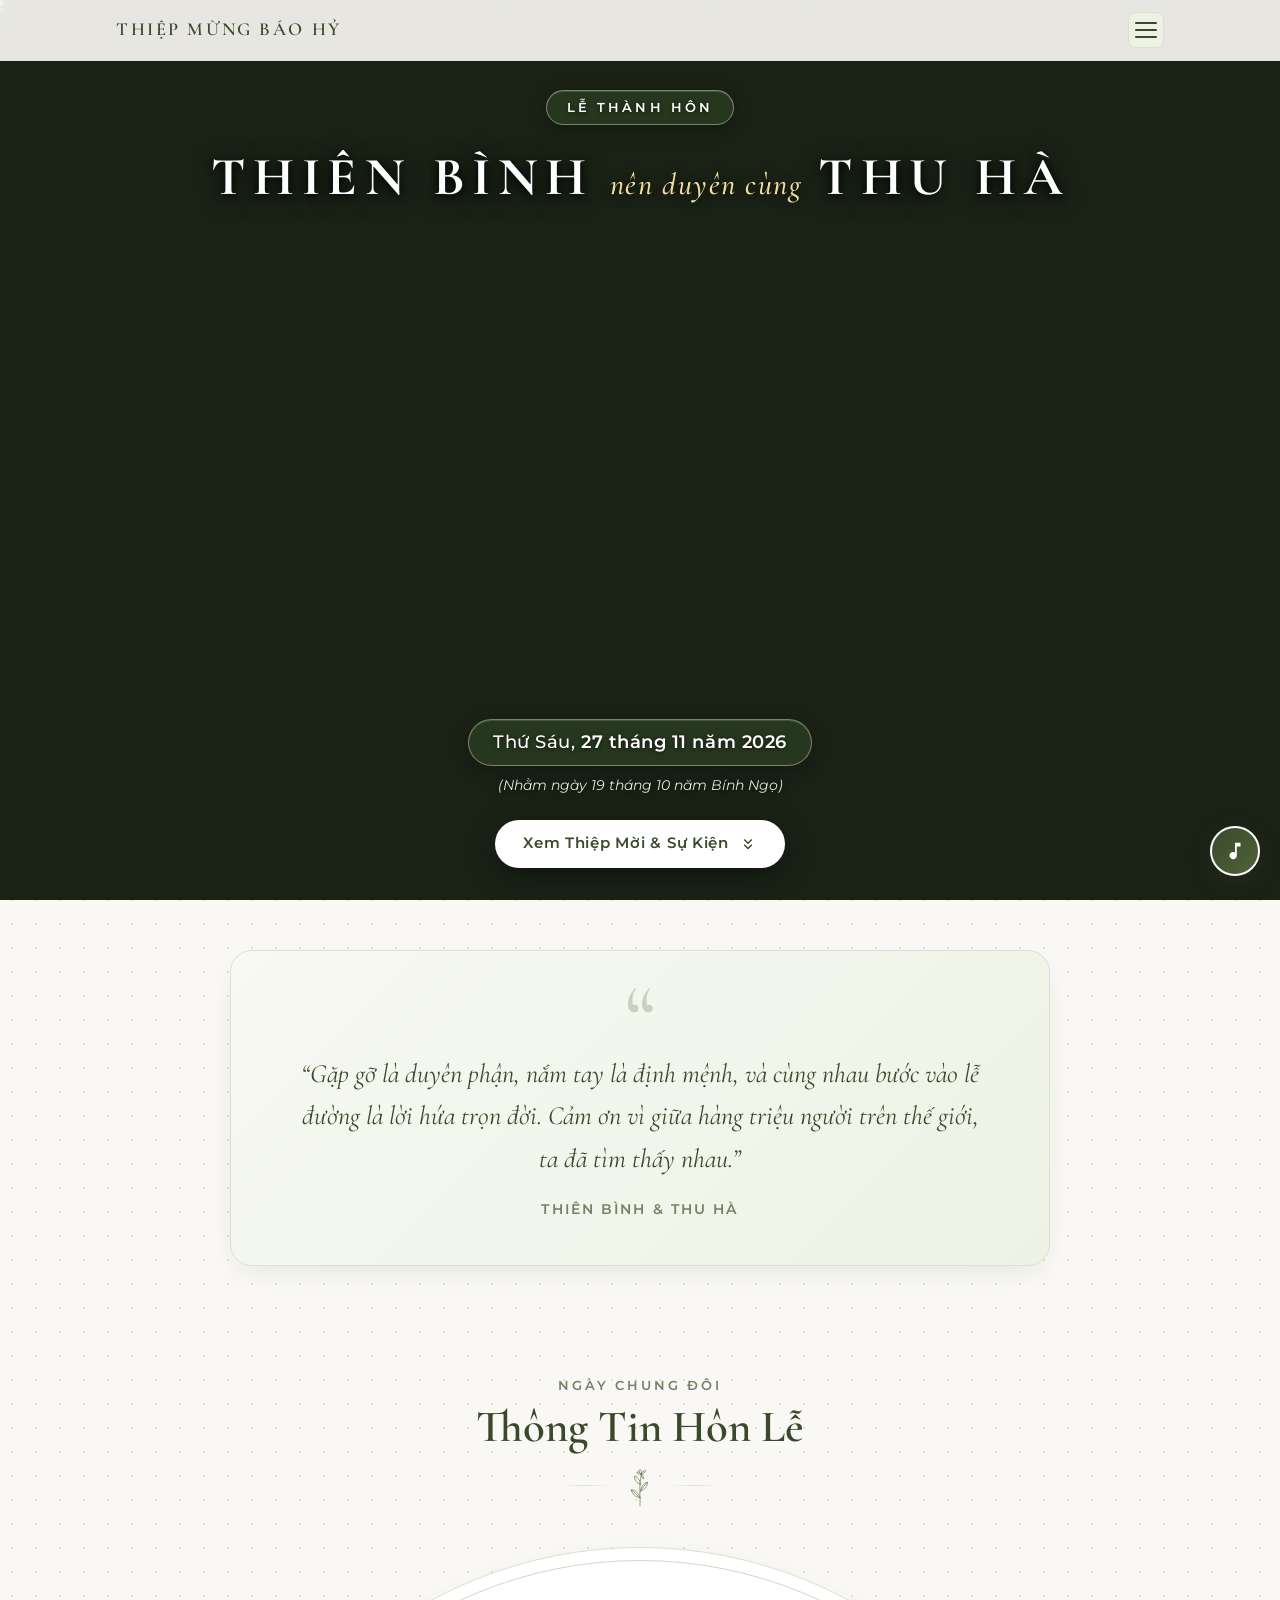
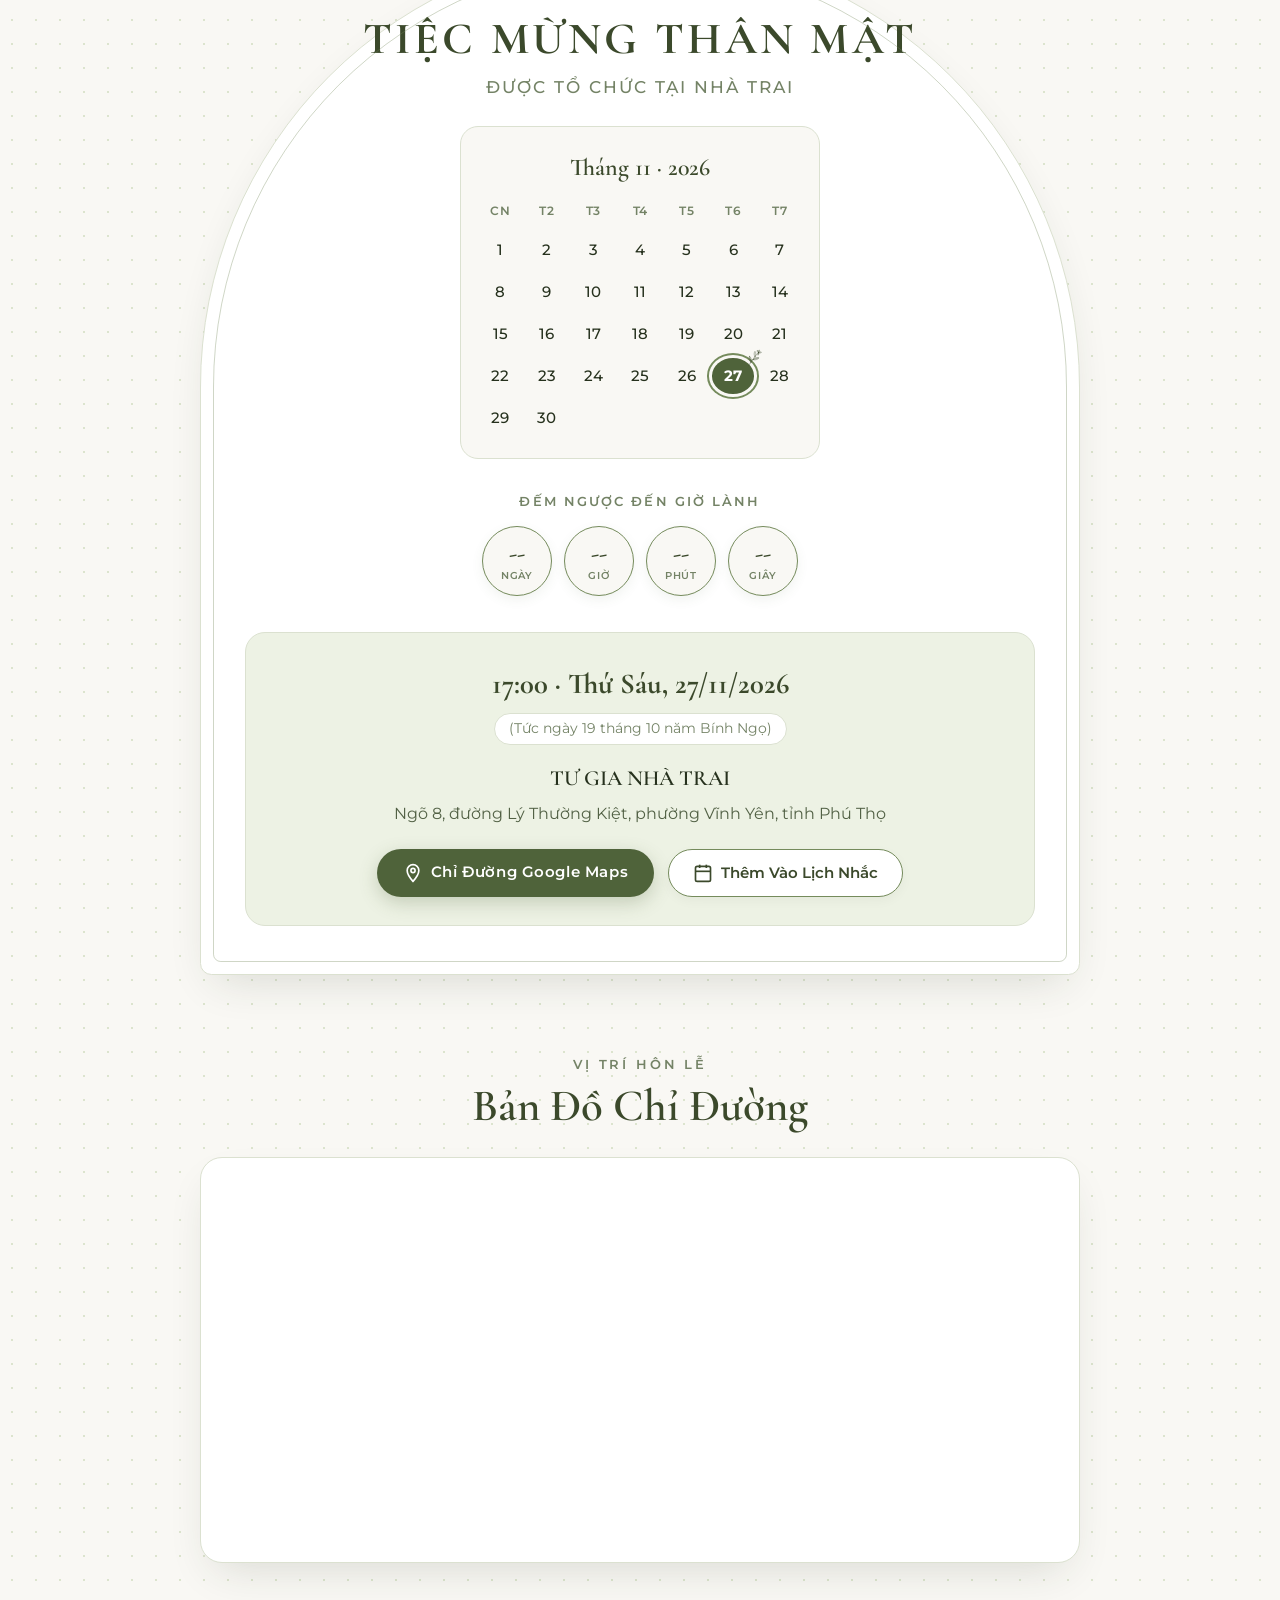
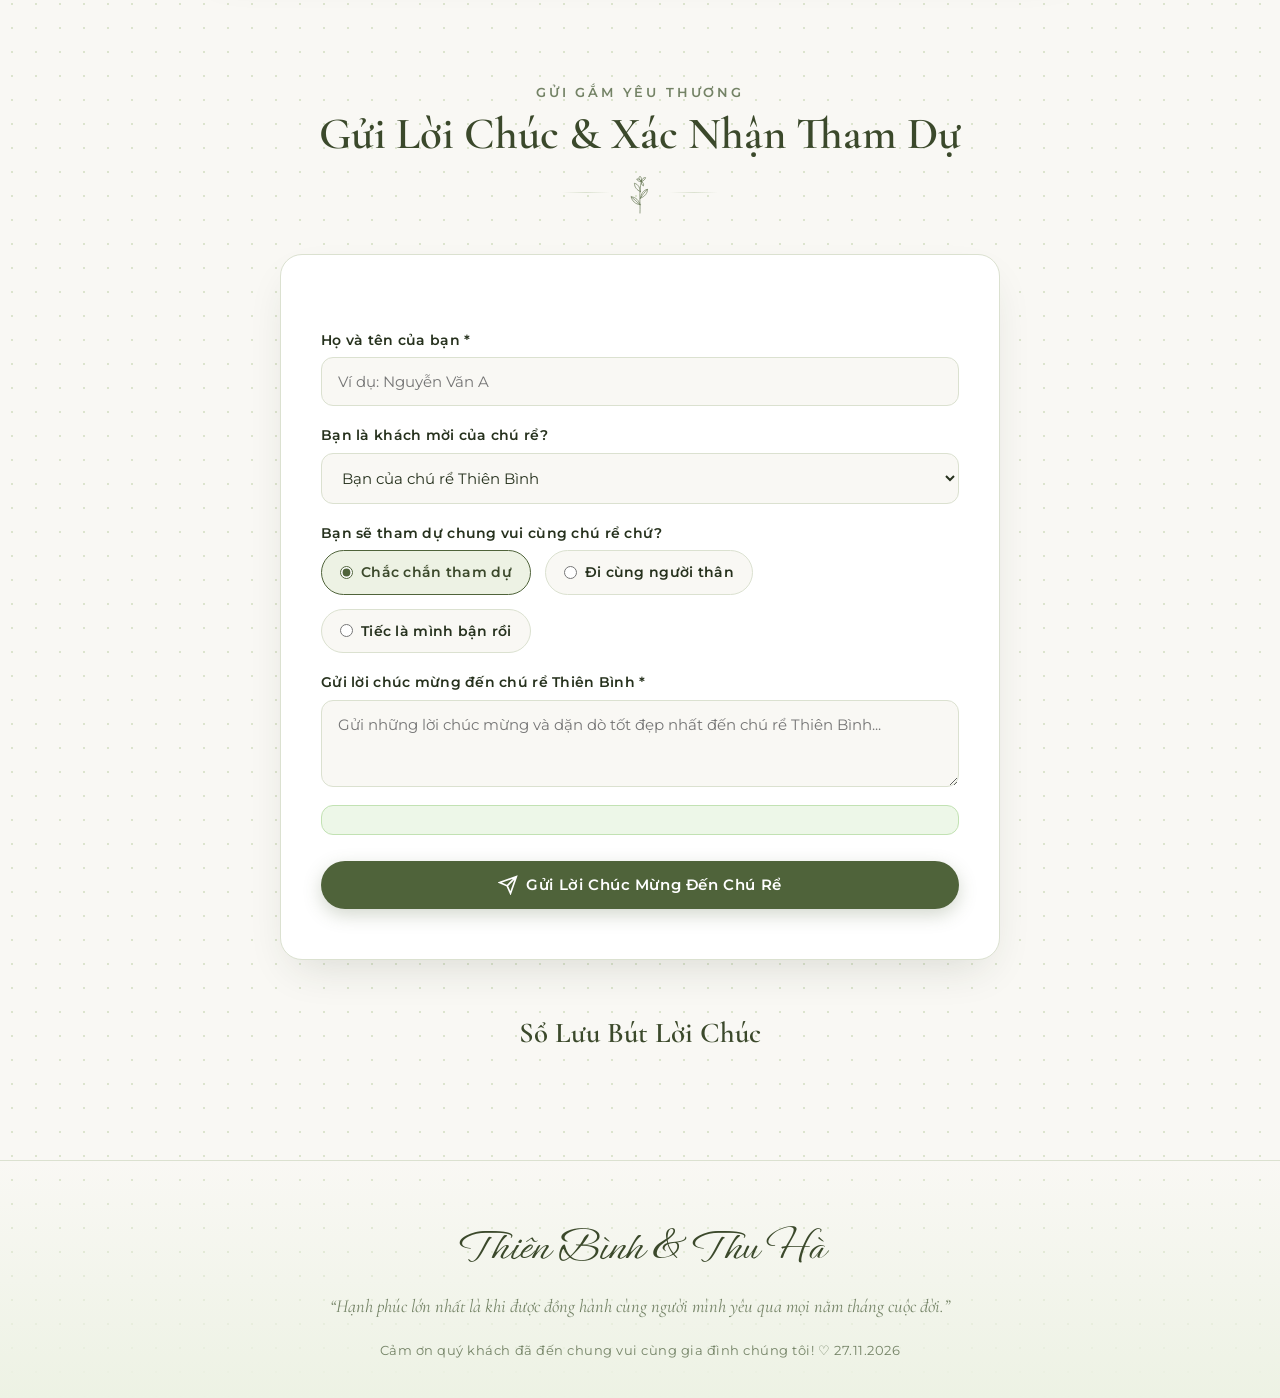
==== commit 165c167a: "fix(hero): dich cum tieu de va ten len cao hon cho can doi tren binhha.html va index.html" ====
--- a/binhha/index.html
+++ b/binhha/index.html
@@ -27,7 +27,23 @@
   <link href="https://fonts.googleapis.com/css2?family=Cormorant+Garamond:ital,wght@0,400;0,500;0,600;0,700;1,400;1,600&family=Ephesis&family=Montserrat:ital,wght@0,300;0,400;0,500;0,600;0,700;1,400&family=Playfair+Display:ital,wght@0,500;0,600;0,700;1,400&display=swap" rel="stylesheet">
 
   <!-- Stylesheet -->
-  <link rel="stylesheet" href="css/style.css?v=20261023_2245">
+  <link rel="stylesheet" href="../css/style.css?v=20261023_2355">
+  <style>
+    /* Dịch cụm tiêu đề và tên cặp đôi lên cao hơn để thoáng khoảng trống, cân đối và không chạm đầu chú rể */
+    .hero-top-block {
+      margin-top: 6px !important;
+    }
+    @media (max-width: 768px) {
+      .hero-top-block {
+        margin-top: 6px !important;
+      }
+    }
+    @media (max-width: 480px) {
+      .hero-top-block {
+        margin-top: 4px !important;
+      }
+    }
+  </style>
 </head>
 <body data-page="groom" class="has-floral-effects">
 
--- a/css/style.css
+++ b/css/style.css
@@ -0,0 +1,1960 @@
+/* ==========================================================================
+   THIỆP CƯỚI ONLINE - GIAO DIỆN VƯỜN HOA (BOTANICAL SAGE GARDEN)
+   Cô dâu: Kiều Thu Hà & Chú rể: Nguyễn Hoàng Thiên Bình
+   Tối ưu Mobile First, Chuẩn Static Web cho GitHub Pages (github.io)
+   ========================================================================== */
+
+:root {
+  --sage-dark: #3b492b;
+  --sage: #4f633a;
+  --sage-medium: #758b5c;
+  --sage-light: #dbe2cd;
+  --sage-pale: #edf2e4;
+  --paper: #f9f8f4;
+  --paper-card: #ffffff;
+  --ink: #26311d;
+  --ink-light: #526145;
+  --muted: #748366;
+  --gold: #bda055;
+  --gold-light: #f4ecdc;
+  --border-line: #dbe1d0;
+  --shadow-soft: 0 10px 30px -10px rgba(45, 59, 33, 0.12);
+  --shadow-card: 0 18px 45px -15px rgba(38, 49, 29, 0.16);
+  --radius-arch: 999px 999px 20px 20px;
+  --radius-arch-card: 999px 999px 26px 26px;
+  --radius-card: 22px;
+  --radius-pill: 999px;
+
+  /* Typography */
+  --font-cursive: 'Ephesis', 'Alex Brush', cursive;
+  --font-serif: 'Cormorant Garamond', 'Playfair Display', Georgia, serif;
+  --font-sans: 'Montserrat', -apple-system, BlinkMacSystemFont, "Segoe UI", Roboto, sans-serif;
+
+  /* Sprig SVG Mask */
+  --sprig: url("data:image/svg+xml,%3Csvg xmlns='http://www.w3.org/2000/svg' viewBox='0 0 60 90'%3E%3Cg fill='none' stroke='%234f633a' stroke-width='1.5' stroke-linecap='round' stroke-linejoin='round'%3E%3Cpath d='M30 88C31 66 27 44 33 20'/%3E%3Cpath d='M30 70c-10-1-17-8-19-17 10 1 17 8 19 17zM30 70c-6-6-12-11-19-17'/%3E%3Cpath d='M31 56c9-3 15-10 15-19-9 2-14 10-15 19zM31 56c4-7 9-13 15-19'/%3E%3Cpath d='M31 42c-8-3-13-10-13-18 8 2 12 9 13 18z'/%3E%3Cpath d='M33 20c-5-2-7-8-3-11 3 2 4 7 3 11zM33 20c1-5 5-9 9-8-1 4-5 8-9 8zM33 20c-4 1-9-1-10-5 4-1 8 1 10 5zM33 20c4 2 6 7 4 10-3-2-5-6-4-10z'/%3E%3C/g%3E%3Ccircle cx='33' cy='20' r='2' fill='%234f633a'/%3E%3C/svg%3E");
+}
+
+/* Reset & Base */
+*, *::before, *::after {
+  box-sizing: border-box;
+  margin: 0;
+  padding: 0;
+}
+
+html {
+  scroll-behavior: smooth;
+  -webkit-text-size-adjust: 100%;
+  font-size: 16px;
+}
+
+body {
+  font-family: var(--font-sans);
+  color: var(--ink);
+  background-color: var(--paper);
+  background-image: radial-gradient(#dce4ce 0.8px, transparent 0.8px);
+  background-size: 24px 24px;
+  line-height: 1.6;
+  overflow-x: hidden;
+  position: relative;
+  -webkit-font-smoothing: antialiased;
+}
+
+img {
+  max-width: 100%;
+  height: auto;
+  display: block;
+}
+
+a {
+  color: inherit;
+  text-decoration: none;
+}
+
+button {
+  font-family: inherit;
+  cursor: pointer;
+  border: none;
+  background: none;
+}
+
+/* Container */
+.container {
+  width: 100%;
+  max-width: 1080px;
+  margin: 0 auto;
+  padding: 0 18px;
+}
+
+/* Floral / Petals Canvas */
+.petals-container {
+  position: fixed;
+  top: 0;
+  left: 0;
+  width: 100%;
+  height: 100%;
+  pointer-events: none;
+  z-index: 999;
+  overflow: hidden;
+}
+
+.petal {
+  position: absolute;
+  top: -20px;
+  pointer-events: none;
+  animation: fallDown linear infinite;
+  opacity: 0.85;
+}
+
+@keyframes fallDown {
+  0% {
+    transform: translateY(0) rotate(0deg) translateX(0);
+    opacity: 0.9;
+  }
+  50% {
+    transform: translateY(50vh) rotate(180deg) translateX(35px);
+    opacity: 0.7;
+  }
+  100% {
+    transform: translateY(105vh) rotate(360deg) translateX(-20px);
+    opacity: 0;
+  }
+}
+
+/* Minimalist Divider (Mặc định ẩn) */
+.sprig-icon {
+  display: none !important;
+}
+
+.sec-divider {
+  display: flex;
+  align-items: center;
+  justify-content: center;
+  margin: 10px auto 26px;
+}
+
+.sec-divider::before {
+  content: "";
+  display: block;
+  width: 48px;
+  height: 1.5px;
+  background: var(--sage-light);
+  border-radius: 2px;
+}
+
+.sec-divider::after {
+  display: none;
+}
+
+/* ==========================================================================
+   HIỆU ỨNG CÂY HOA THẢO MỘC THEO TEMPLATE (RIÊNG TRANG BINHHA.HTML)
+   ========================================================================== */
+body.has-floral-effects .sprig-icon {
+  display: inline-block !important;
+  width: 28px;
+  height: 42px;
+  background-color: var(--sage);
+  -webkit-mask: var(--sprig) center / contain no-repeat;
+  mask: var(--sprig) center / contain no-repeat;
+  opacity: 0.85;
+}
+
+body.has-floral-effects .sec-divider {
+  gap: 16px;
+}
+
+body.has-floral-effects .sec-divider::before,
+body.has-floral-effects .sec-divider::after {
+  content: "";
+  display: block !important;
+  width: 48px;
+  height: 1px;
+  background: linear-gradient(to right, transparent, var(--border-line), transparent);
+}
+
+body.has-floral-effects .cal-date.wedding-day::after {
+  content: "" !important;
+  display: block !important;
+  position: absolute;
+  top: -12px;
+  right: -8px;
+  width: 16px;
+  height: 22px;
+  background-color: var(--sage-dark);
+  -webkit-mask: var(--sprig) center / contain no-repeat;
+  mask: var(--sprig) center / contain no-repeat;
+  transform: rotate(35deg);
+}
+
+body.has-floral-effects .wish-card::after {
+  content: "" !important;
+  display: block !important;
+  position: absolute;
+  top: 14px;
+  right: 14px;
+  width: 18px;
+  height: 28px;
+  background-color: var(--sage-light);
+  -webkit-mask: var(--sprig) center / contain no-repeat;
+  mask: var(--sprig) center / contain no-repeat;
+  opacity: 0.7;
+}
+
+/* Navigation Bar */
+.wd-navbar {
+  position: fixed;
+  top: 0;
+  left: 0;
+  width: 100%;
+  z-index: 1000;
+  background: rgba(249, 248, 244, 0.92);
+  backdrop-filter: blur(12px);
+  -webkit-backdrop-filter: blur(12px);
+  border-bottom: 1px solid rgba(219, 225, 208, 0.7);
+  transition: all 0.3s ease;
+}
+
+.wd-nav-inner {
+  display: flex;
+  align-items: center;
+  justify-content: space-between;
+  height: 60px;
+  padding: 0 16px;
+  max-width: 1080px;
+  margin: 0 auto;
+}
+
+.wd-brand {
+  display: flex;
+  align-items: center;
+  gap: 6px;
+  font-family: var(--font-serif);
+  font-size: clamp(0.95rem, 2.8vw, 1.15rem);
+  font-weight: 600;
+  color: var(--sage-dark);
+  letter-spacing: 0.14em;
+  text-transform: uppercase;
+  text-decoration: none;
+}
+
+.wd-brand i {
+  color: var(--gold);
+  font-style: normal;
+  font-size: 0.95rem;
+}
+
+.wd-menu-links {
+  display: none;
+  gap: 22px;
+  list-style: none;
+}
+
+.wd-menu-links a {
+  font-size: 0.9rem;
+  font-weight: 500;
+  color: var(--ink-light);
+  letter-spacing: 0.04em;
+  transition: color 0.2s ease;
+  position: relative;
+  padding: 4px 0;
+}
+
+.wd-menu-links a:hover,
+.wd-menu-links a.active {
+  color: var(--sage-dark);
+}
+
+.wd-menu-links a.active::after {
+  content: "";
+  position: absolute;
+  bottom: -2px;
+  left: 0;
+  width: 100%;
+  height: 2px;
+  background-color: var(--sage);
+  border-radius: 2px;
+}
+
+/* Mobile Menu Toggle Button */
+.wd-menu-btn {
+  display: flex;
+  flex-direction: column;
+  justify-content: center;
+  gap: 5px;
+  width: 36px;
+  height: 36px;
+  padding: 6px;
+  background: var(--sage-pale);
+  border-radius: 8px;
+  border: 1px solid var(--border-line);
+}
+
+.wd-menu-btn span {
+  display: block;
+  height: 2px;
+  width: 100%;
+  background-color: var(--sage-dark);
+  border-radius: 2px;
+  transition: all 0.3s ease;
+}
+
+.wd-menu-btn.open span:nth-child(1) {
+  transform: translateY(7px) rotate(45deg);
+}
+
+.wd-menu-btn.open span:nth-child(2) {
+  opacity: 0;
+}
+
+.wd-menu-btn.open span:nth-child(3) {
+  transform: translateY(-7px) rotate(-45deg);
+}
+
+/* Mobile Dropdown Menu */
+.wd-mobile-drawer {
+  display: none;
+  position: absolute;
+  top: 60px;
+  left: 0;
+  width: 100%;
+  background: var(--paper);
+  border-bottom: 1px solid var(--border-line);
+  box-shadow: 0 16px 30px rgba(0, 0, 0, 0.08);
+  padding: 16px 20px 24px;
+}
+
+.wd-mobile-drawer.open {
+  display: block;
+  animation: slideDown 0.25s ease-out;
+}
+
+@keyframes slideDown {
+  from { opacity: 0; transform: translateY(-10px); }
+  to { opacity: 1; transform: translateY(0); }
+}
+
+.wd-mobile-links {
+  list-style: none;
+  display: flex;
+  flex-direction: column;
+  gap: 10px;
+}
+
+.wd-mobile-links a {
+  font-size: 0.96rem;
+  font-weight: 500;
+  color: var(--ink);
+  display: flex;
+  align-items: center;
+  gap: 14px;
+  padding: 10px 14px;
+  border-radius: 14px;
+  background: #ffffff;
+  border: 1px solid var(--border-line);
+  box-shadow: 0 2px 6px rgba(45, 59, 33, 0.04);
+  text-decoration: none;
+  transition: all 0.22s ease;
+}
+
+.wd-mobile-links a:hover,
+.wd-mobile-links a:active {
+  background: var(--sage-pale);
+  border-color: var(--sage-medium);
+  color: var(--sage-dark);
+  transform: translateX(4px);
+}
+
+.nav-icon-badge {
+  width: 36px;
+  height: 36px;
+  border-radius: 50%;
+  background: var(--sage-pale);
+  border: 1px solid var(--border-line);
+  display: inline-flex;
+  align-items: center;
+  justify-content: center;
+  color: var(--sage);
+  flex-shrink: 0;
+  transition: all 0.22s ease;
+}
+
+.wd-mobile-links a:hover .nav-icon-badge,
+.wd-mobile-links a:active .nav-icon-badge {
+  background: var(--sage);
+  border-color: var(--sage);
+  color: #ffffff;
+}
+
+.nav-svg {
+  width: 18px;
+  height: 18px;
+  display: block;
+}
+
+.nav-link-text {
+  flex: 1;
+  font-weight: 500;
+  letter-spacing: -0.01em;
+}
+
+.nav-chevron {
+  width: 16px;
+  height: 16px;
+  color: var(--muted);
+  opacity: 0.45;
+  flex-shrink: 0;
+  transition: transform 0.22s ease, opacity 0.22s ease, color 0.22s ease;
+}
+
+.wd-mobile-links a:hover .nav-chevron,
+.wd-mobile-links a:active .nav-chevron {
+  transform: translateX(3px);
+  opacity: 0.9;
+  color: var(--sage);
+}
+
+/* Floating Audio Player Widget */
+.music-widget {
+  position: fixed;
+  bottom: 24px;
+  right: 20px;
+  z-index: 998;
+  display: flex;
+  align-items: center;
+  gap: 10px;
+}
+
+.music-disc-btn {
+  width: 50px;
+  height: 50px;
+  border-radius: 50%;
+  background: linear-gradient(135deg, var(--sage-dark), var(--sage));
+  color: #ffffff;
+  display: flex;
+  align-items: center;
+  justify-content: center;
+  box-shadow: 0 6px 20px rgba(45, 59, 33, 0.35);
+  border: 2px solid #ffffff;
+  position: relative;
+  transition: transform 0.2s ease;
+}
+
+.music-disc-btn:hover {
+  transform: scale(1.06);
+}
+
+.music-disc-btn.spinning {
+  animation: spinRecord 4s linear infinite;
+}
+
+.music-disc-btn svg {
+  width: 22px;
+  height: 22px;
+  fill: currentColor;
+}
+
+@keyframes spinRecord {
+  from { transform: rotate(0deg); }
+  to { transform: rotate(360deg); }
+}
+
+.music-tooltip {
+  background: rgba(255, 255, 255, 0.95);
+  color: var(--ink);
+  padding: 6px 12px;
+  border-radius: 999px;
+  font-size: 0.75rem;
+  font-weight: 600;
+  box-shadow: 0 4px 15px rgba(0, 0, 0, 0.08);
+  border: 1px solid var(--border-line);
+  white-space: nowrap;
+  pointer-events: none;
+  opacity: 0;
+  transform: translateX(10px);
+  transition: all 0.3s ease;
+}
+
+.music-widget:hover .music-tooltip,
+.music-tooltip.visible {
+  opacity: 1;
+  transform: translateX(0);
+}
+
+/* ==========================================================================
+/* ==========================================================================
+   HERO / FULLSCREEN BANNER SECTION (CHỮ NỔI TRỰC TIẾP TRÊN ẢNH CHÍNH)
+   ========================================================================== */
+.hero-section {
+  position: relative;
+  min-height: 100vh;
+  min-height: 100dvh;
+  display: flex;
+  flex-direction: column;
+  justify-content: space-between;
+  text-align: center;
+  overflow: hidden;
+  padding: 0;
+  background: #1a2216 url('../img/hero-banner.jpg') center top / cover no-repeat;
+}
+
+.hero-bg-media {
+  position: absolute;
+  inset: 0;
+  width: 100%;
+  height: 100%;
+  z-index: 0;
+  overflow: hidden;
+  pointer-events: none;
+}
+
+.hero-bg-media img {
+  width: 100%;
+  height: 100%;
+  object-fit: cover;
+  object-position: center 20%;
+  transform: scale(1.02);
+  transform-origin: center 20%;
+  transition: transform 8s ease-out;
+}
+
+.hero-gradient-overlay {
+  display: none;
+}
+
+.hero-content {
+  position: relative;
+  z-index: 2;
+  width: 100%;
+  max-width: 1050px;
+  margin: 0 auto;
+  min-height: 100vh;
+  min-height: 100dvh;
+  display: flex;
+  flex-direction: column;
+  justify-content: space-between;
+  align-items: center;
+  padding: calc(env(safe-area-inset-top, 0px) + 84px) 20px calc(env(safe-area-inset-bottom, 0px) + 32px);
+  box-sizing: border-box;
+}
+
+.hero-top-block {
+  width: 100%;
+  display: flex;
+  flex-direction: column;
+  align-items: center;
+  margin-top: 6px;
+}
+
+.hero-face-clearance {
+  flex: 1;
+  min-height: 110px;
+  width: 100%;
+  pointer-events: none;
+}
+
+.hero-bottom-block {
+  width: 100%;
+  display: flex;
+  flex-direction: column;
+  align-items: center;
+}
+
+.hero-ceremony-tag {
+  display: inline-flex;
+  align-items: center;
+  justify-content: center;
+  font-size: 0.82rem;
+  font-weight: 600;
+  text-transform: uppercase;
+  letter-spacing: 0.24em;
+  color: #ffffff;
+  background: rgba(48, 68, 38, 0.62);
+  backdrop-filter: blur(10px);
+  -webkit-backdrop-filter: blur(10px);
+  border: 1px solid rgba(210, 228, 196, 0.45);
+  padding: 6px 20px;
+  border-radius: var(--radius-pill);
+  margin-bottom: 12px;
+  box-shadow: 0 4px 18px rgba(0, 0, 0, 0.3), inset 0 1px 0 rgba(255, 255, 255, 0.15);
+  text-shadow: 0 1px 4px rgba(0, 0, 0, 0.6);
+}
+
+.hero-title-thiep {
+  font-family: var(--font-serif);
+  font-size: clamp(1.15rem, 3.2vw, 1.55rem);
+  font-weight: 500;
+  letter-spacing: 0.22em;
+  text-transform: uppercase;
+  color: #f7eedc;
+  margin-bottom: 6px;
+  text-shadow: 0 2px 10px rgba(0, 0, 0, 0.8);
+}
+
+.hero-names {
+  margin: 8px auto 16px;
+  width: auto;
+  max-width: 96vw;
+  display: inline-flex;
+  flex-direction: row;
+  align-items: baseline;
+  justify-content: center;
+  flex-wrap: nowrap;
+  gap: 16px;
+}
+
+.hero-names .name {
+  display: inline-block;
+  font-family: var(--font-serif);
+  font-size: clamp(2.0rem, 4.2vw, 3.4rem);
+  font-weight: 700;
+  letter-spacing: 0.14em;
+  text-transform: uppercase;
+  line-height: 1.2;
+  color: #ffffff;
+  text-shadow: 0 4px 22px rgba(0, 0, 0, 0.92), 0 2px 8px rgba(0, 0, 0, 0.85);
+  white-space: nowrap !important;
+  text-wrap: nowrap !important;
+  overflow: visible;
+  text-align: center;
+}
+
+.hero-names .hero-connector {
+  display: inline-flex;
+  align-items: center;
+  justify-content: center;
+  font-family: var(--font-serif);
+  font-style: italic;
+  font-size: clamp(1.2rem, 2.4vw, 1.9rem);
+  font-weight: 500;
+  letter-spacing: 0.05em;
+  color: #f5de9c;
+  text-shadow: 0 2px 12px rgba(0, 0, 0, 0.9);
+  white-space: nowrap !important;
+  flex-shrink: 0;
+}
+
+.hero-names .hero-connector::before,
+.hero-names .hero-connector::after {
+  display: none !important;
+}
+
+/* Hero Date Badge */
+.hero-date-badge {
+  font-family: var(--font-sans);
+  font-size: clamp(0.9rem, 2.7vw, 1.12rem);
+  font-weight: 500;
+  letter-spacing: 0.03em;
+  color: #ffffff;
+  background: rgba(48, 68, 38, 0.62);
+  backdrop-filter: blur(10px);
+  -webkit-backdrop-filter: blur(10px);
+  border: 1px solid rgba(210, 228, 196, 0.45);
+  padding: 8px 24px;
+  border-radius: var(--radius-pill);
+  display: inline-block;
+  margin-bottom: 8px;
+  box-shadow: 0 4px 18px rgba(0, 0, 0, 0.3), inset 0 1px 0 rgba(255, 255, 255, 0.15);
+  text-shadow: 0 1px 4px rgba(0, 0, 0, 0.6);
+}
+
+.hero-date-badge b {
+  color: #ffffff;
+  font-weight: 600;
+}
+
+.hero-lunar-date {
+  font-size: 0.88rem;
+  color: #e5ecd9;
+  font-style: italic;
+  margin-bottom: 20px;
+  text-shadow: 0 1px 6px rgba(0, 0, 0, 0.75);
+}
+
+.hero-invite-action {
+  margin-top: 4px;
+}
+
+.hero-scroll-invite {
+  display: inline-flex;
+  align-items: center;
+  gap: 10px;
+  padding: 12px 28px;
+  background: #ffffff;
+  color: var(--sage-dark);
+  border-radius: var(--radius-pill);
+  font-size: 0.92rem;
+  font-weight: 600;
+  letter-spacing: 0.05em;
+  text-decoration: none;
+  box-shadow: 0 8px 28px rgba(0, 0, 0, 0.4);
+  transition: all 0.25s ease;
+}
+
+.hero-scroll-invite:hover {
+  background: var(--sage-pale);
+  color: var(--sage);
+  transform: translateY(-2px);
+  box-shadow: 0 12px 32px rgba(0, 0, 0, 0.45);
+}
+
+/* ==========================================================================
+   COUPLE & FAMILY SECTION (GIA ĐÌNH HAI BÊN - CÔ DÂU TRƯỚC)
+   ========================================================================== */
+.couple-section {
+  padding: 60px 0;
+  position: relative;
+}
+
+.sec-header {
+  text-align: center;
+  margin-bottom: 40px;
+}
+
+.sec-subtitle {
+  font-size: 0.8rem;
+  font-weight: 600;
+  letter-spacing: 0.22em;
+  text-transform: uppercase;
+  color: var(--muted);
+  display: block;
+  margin-bottom: 4px;
+}
+
+.sec-title {
+  font-family: var(--font-serif);
+  font-size: clamp(2rem, 5vw, 2.8rem);
+  font-weight: 600;
+  color: var(--sage-dark);
+  line-height: 1.2;
+}
+
+.couple-grid {
+  display: grid;
+  grid-template-columns: 1fr;
+  gap: 32px;
+  max-width: 860px;
+  margin: 0 auto;
+  align-items: stretch;
+}
+
+@media (min-width: 768px) {
+  .couple-grid {
+    grid-template-columns: repeat(2, minmax(0, 1fr)) !important;
+    gap: 36px;
+    align-items: stretch;
+  }
+}
+
+.person-card {
+  background: var(--paper-card);
+  border-radius: var(--radius-card);
+  padding: 28px 22px 26px;
+  box-shadow: var(--shadow-card);
+  border: 1px solid var(--border-line);
+  text-align: center;
+  position: relative;
+  display: flex;
+  flex-direction: column;
+  align-items: center;
+  height: 100%;
+  width: 100%;
+  box-sizing: border-box;
+  transition: transform 0.3s ease, box-shadow 0.3s ease;
+}
+
+.person-card:hover {
+  transform: translateY(-4px);
+  box-shadow: 0 16px 40px rgba(45, 59, 33, 0.16);
+}
+
+/* Khung ảnh đồng bộ kích thước chuẩn 3:4 cho cả 2 bên */
+.person-photo-frame,
+.person-photo-arch,
+.person-photo-circle {
+  width: 100%;
+  max-width: 320px;
+  aspect-ratio: 3 / 4;
+  border-radius: 18px;
+  overflow: hidden;
+  border: 3px solid #ffffff;
+  box-shadow: 0 10px 26px rgba(45, 59, 33, 0.12);
+  margin: 0 auto 20px;
+  background: var(--sage-pale);
+  position: relative;
+  flex-shrink: 0;
+}
+
+.person-photo-frame img,
+.person-photo-arch img,
+.person-photo-circle img {
+  width: 100%;
+  height: 100%;
+  object-fit: cover;
+  transition: transform 0.5s ease;
+}
+
+/* Căn chỉnh tỉ lệ ảnh cô dâu và chú rể cân xứng mắt nhìn */
+.photo-bride,
+.person-card:first-child .person-photo-frame img,
+.person-card:first-child .person-photo-arch img,
+.person-card:first-child .person-photo-circle img {
+  object-position: center 20%;
+  transform: scale(1.08);
+}
+
+.photo-groom,
+.person-card:last-child .person-photo-frame img,
+.person-card:last-child .person-photo-arch img,
+.person-card:last-child .person-photo-circle img {
+  object-position: center 12%;
+}
+
+.person-card:hover .photo-bride,
+.person-card:hover:first-child .person-photo-frame img,
+.person-card:hover:first-child .person-photo-arch img,
+.person-card:hover:first-child .person-photo-circle img {
+  transform: scale(1.12);
+}
+
+.person-card:hover .photo-groom,
+.person-card:hover:last-child .person-photo-frame img,
+.person-card:hover:last-child .person-photo-arch img,
+.person-card:hover:last-child .person-photo-circle img {
+  transform: scale(1.05);
+}
+
+.person-role {
+  font-size: 0.76rem;
+  font-weight: 600;
+  text-transform: uppercase;
+  letter-spacing: 0.2em;
+  color: var(--muted);
+  margin-bottom: 4px;
+}
+
+.person-name {
+  font-family: var(--font-cursive);
+  font-size: clamp(2.0rem, 4.4vw, 2.7rem);
+  line-height: 1.25;
+  color: var(--sage-dark);
+  margin-bottom: 16px;
+  white-space: nowrap !important;
+  text-wrap: nowrap !important;
+  max-width: 100%;
+  text-align: center;
+  overflow: visible;
+}
+
+.parents-box {
+  width: 100%;
+  border-top: 1px solid var(--border-line);
+  padding-top: 18px;
+  margin-top: auto; /* Tự động đẩy phần bố mẹ xuống bằng nhau tăm tắp */
+}
+
+.parents-title {
+  font-size: 0.78rem;
+  font-weight: 600;
+  letter-spacing: 0.12em;
+  text-transform: uppercase;
+  color: var(--muted);
+  margin-bottom: 8px;
+}
+
+.parents-names {
+  font-family: var(--font-serif);
+  font-size: 1.15rem;
+  color: var(--ink);
+  line-height: 1.6;
+}
+
+.parents-names span {
+  display: block;
+}
+
+/* ==========================================================================
+   LOVE STORY / ARTISTIC QUOTE SECTION
+   ========================================================================== */
+.quote-section {
+  padding: 50px 0;
+  text-align: center;
+  position: relative;
+}
+
+.quote-card {
+  background: linear-gradient(135deg, #f7f9f2 0%, #edf2e5 100%);
+  border-radius: var(--radius-card);
+  padding: 44px 28px;
+  max-width: 820px;
+  margin: 0 auto;
+  border: 1px solid var(--sage-light);
+  box-shadow: var(--shadow-soft);
+  position: relative;
+}
+
+.quote-card::before {
+  content: "“";
+  font-family: var(--font-serif);
+  font-size: 6rem;
+  line-height: 0.5;
+  color: var(--sage);
+  opacity: 0.25;
+  display: block;
+  margin-bottom: 10px;
+}
+
+.quote-text {
+  font-family: var(--font-serif);
+  font-style: italic;
+  font-size: clamp(1.2rem, 3.2vw, 1.65rem);
+  color: var(--sage-dark);
+  line-height: 1.6;
+  max-width: 680px;
+  margin: 0 auto 16px;
+}
+
+.quote-author {
+  font-size: 0.88rem;
+  font-weight: 600;
+  letter-spacing: 0.15em;
+  text-transform: uppercase;
+  color: var(--muted);
+}
+
+/* ==========================================================================
+   EVENT & CEREMONY DETAILS (LỄ VU QUY & LỊCH THÁNG 11/2026)
+   ========================================================================== */
+.event-section {
+  padding: 60px 0;
+  position: relative;
+}
+
+.event-container-card {
+  background: var(--paper-card);
+  border-radius: var(--radius-arch-card);
+  border: 1px solid var(--border-line);
+  box-shadow: var(--shadow-card);
+  max-width: 880px;
+  margin: 0 auto;
+  padding: clamp(36px, 6vw, 64px) clamp(20px, 4vw, 44px) 48px;
+  text-align: center;
+  position: relative;
+}
+
+.event-container-card::before {
+  content: "";
+  position: absolute;
+  inset: 12px;
+  border-radius: 999px 999px 18px 18px;
+  border: 1px solid rgba(117, 139, 92, 0.35);
+  pointer-events: none;
+}
+
+.ceremony-main-title {
+  font-family: var(--font-serif);
+  font-size: clamp(1.8rem, 4.2vw, 2.8rem);
+  color: var(--sage-dark);
+  font-weight: 700;
+  letter-spacing: 0.08em;
+  margin-bottom: 6px;
+  line-height: 1.25;
+}
+
+.ceremony-sub {
+  font-size: clamp(0.85rem, 2.0vw, 1.05rem);
+  color: var(--muted);
+  letter-spacing: 0.12em;
+  text-transform: uppercase;
+  margin-bottom: 26px;
+  font-weight: 500;
+}
+
+/* Calendar Component */
+.wedding-calendar {
+  width: 100%;
+  max-width: 360px;
+  margin: 0 auto 32px;
+  background: var(--paper);
+  border-radius: 18px;
+  padding: 22px 18px;
+  border: 1px solid var(--border-line);
+}
+
+.cal-header {
+  font-family: var(--font-serif);
+  font-size: 1.5rem;
+  color: var(--sage-dark);
+  margin-bottom: 14px;
+  font-weight: 600;
+}
+
+.cal-grid {
+  display: grid;
+  grid-template-columns: repeat(7, 1fr);
+  gap: 6px 4px;
+  text-align: center;
+}
+
+.cal-day-label {
+  font-size: 0.72rem;
+  font-weight: 600;
+  color: var(--muted);
+  padding-bottom: 6px;
+  letter-spacing: 0.04em;
+}
+
+.cal-date {
+  font-size: 0.95rem;
+  color: var(--ink);
+  height: 36px;
+  display: flex;
+  align-items: center;
+  justify-content: center;
+  border-radius: 50%;
+  position: relative;
+  font-weight: 500;
+}
+
+/* The Wedding Day Mark (28/11/2026) */
+.cal-date.wedding-day {
+  color: #ffffff;
+  background: var(--sage);
+  font-weight: 700;
+  box-shadow: 0 0 0 3px var(--paper), 0 0 0 5px var(--sage-medium);
+  z-index: 1;
+}
+
+.cal-date.wedding-day::after {
+  display: none !important;
+}
+
+/* Countdown Timer */
+.countdown-container {
+  margin: 28px 0 36px;
+}
+
+.countdown-title {
+  font-size: 0.82rem;
+  font-weight: 600;
+  letter-spacing: 0.16em;
+  text-transform: uppercase;
+  color: var(--muted);
+  margin-bottom: 14px;
+}
+
+.countdown-timer {
+  display: flex;
+  align-items: center;
+  justify-content: center;
+  gap: 12px;
+  flex-wrap: wrap;
+}
+
+.countdown-item {
+  width: 70px;
+  height: 70px;
+  border-radius: 50%;
+  border: 1.5px solid var(--sage-medium);
+  background: var(--paper);
+  display: flex;
+  flex-direction: column;
+  align-items: center;
+  justify-content: center;
+  box-shadow: 0 4px 12px rgba(79, 99, 58, 0.08);
+}
+
+.countdown-num {
+  font-family: var(--font-serif);
+  font-size: 1.6rem;
+  font-weight: 700;
+  line-height: 1.1;
+  color: var(--sage-dark);
+}
+
+.countdown-label {
+  font-size: 0.6rem;
+  font-weight: 600;
+  letter-spacing: 0.1em;
+  text-transform: uppercase;
+  color: var(--muted);
+}
+
+/* Ceremony Details Card */
+.ceremony-details-box {
+  background: var(--sage-pale);
+  border-radius: 20px;
+  padding: 28px 20px;
+  border: 1px solid var(--border-line);
+  margin-top: 10px;
+}
+
+.ceremony-time-large {
+  font-family: var(--font-serif);
+  font-size: clamp(1.4rem, 4vw, 1.8rem);
+  font-weight: 700;
+  color: var(--sage-dark);
+  margin-bottom: 6px;
+}
+
+.ceremony-lunar-highlight {
+  display: inline-block;
+  background: #ffffff;
+  padding: 4px 14px;
+  border-radius: var(--radius-pill);
+  font-size: 0.85rem;
+  color: var(--muted);
+  border: 1px solid var(--border-line);
+  margin-bottom: 16px;
+}
+
+.ceremony-venue-name {
+  font-family: var(--font-serif);
+  font-size: 1.35rem;
+  font-weight: 600;
+  color: var(--ink);
+  margin-bottom: 6px;
+}
+
+.ceremony-venue-address {
+  font-size: 0.98rem;
+  color: var(--ink-light);
+  max-width: 520px;
+  margin: 0 auto 24px;
+  line-height: 1.5;
+}
+
+.ceremony-actions {
+  display: flex;
+  align-items: center;
+  justify-content: center;
+  gap: 14px;
+  flex-wrap: wrap;
+}
+
+.btn-primary {
+  display: inline-flex;
+  align-items: center;
+  gap: 8px;
+  padding: 12px 26px;
+  border-radius: var(--radius-pill);
+  background: var(--sage);
+  color: #ffffff;
+  font-size: 0.92rem;
+  font-weight: 600;
+  letter-spacing: 0.04em;
+  box-shadow: 0 6px 18px rgba(79, 99, 58, 0.25);
+  transition: all 0.25s ease;
+  min-height: 48px;
+}
+
+.btn-primary:hover {
+  background: var(--sage-dark);
+  transform: translateY(-2px);
+}
+
+.btn-secondary {
+  display: inline-flex;
+  align-items: center;
+  gap: 8px;
+  padding: 12px 24px;
+  border-radius: var(--radius-pill);
+  background: #ffffff;
+  color: var(--sage-dark);
+  font-size: 0.92rem;
+  font-weight: 600;
+  border: 1px solid var(--sage-medium);
+  box-shadow: 0 4px 12px rgba(0, 0, 0, 0.04);
+  transition: all 0.25s ease;
+  min-height: 48px;
+}
+
+.btn-secondary:hover {
+  background: var(--sage-pale);
+  transform: translateY(-2px);
+}
+
+/* ==========================================================================
+   GOOGLE MAPS EMBED SECTION
+   ========================================================================== */
+.map-section {
+  padding: 20px 0 60px;
+}
+
+.map-wrapper {
+  background: #ffffff;
+  border-radius: var(--radius-card);
+  padding: 12px;
+  box-shadow: var(--shadow-card);
+  border: 1px solid var(--border-line);
+  max-width: 880px;
+  margin: 0 auto;
+  overflow: hidden;
+}
+
+.map-iframe-container {
+  width: 100%;
+  height: 380px;
+  border-radius: 14px;
+  overflow: hidden;
+}
+
+.map-iframe-container iframe {
+  width: 100%;
+  height: 100%;
+  border: none;
+}
+
+/* ==========================================================================
+   PHOTO GALLERY / ALBUM ẢNH KỶ NIỆM
+   ========================================================================== */
+.gallery-section {
+  padding: 60px 0;
+  position: relative;
+}
+
+.gallery-grid {
+  display: grid;
+  grid-template-columns: repeat(2, 1fr);
+  gap: 14px;
+  max-width: 960px;
+  margin: 0 auto;
+}
+
+@media (min-width: 768px) {
+  .gallery-grid {
+    grid-template-columns: repeat(3, 1fr);
+    gap: 20px;
+  }
+}
+
+.gallery-item {
+  position: relative;
+  aspect-ratio: 4 / 5.2;
+  border-radius: var(--radius-card);
+  overflow: hidden;
+  box-shadow: var(--shadow-soft);
+  border: 3px solid #ffffff;
+  cursor: pointer;
+  background: var(--sage-pale);
+  transition: transform 0.3s ease, box-shadow 0.3s ease;
+}
+
+.gallery-item:nth-child(even) {
+  border-radius: var(--radius-arch);
+}
+
+.gallery-item:hover {
+  transform: translateY(-6px);
+  box-shadow: var(--shadow-card);
+}
+
+.gallery-item img {
+  width: 100%;
+  height: 100%;
+  object-fit: cover;
+  transition: transform 0.5s ease;
+}
+
+.gallery-item:hover img {
+  transform: scale(1.06);
+}
+
+.gallery-overlay {
+  position: absolute;
+  inset: 0;
+  background: linear-gradient(to top, rgba(38, 49, 29, 0.45) 0%, transparent 60%);
+  opacity: 0;
+  transition: opacity 0.3s ease;
+  display: flex;
+  align-items: flex-end;
+  padding: 16px;
+  color: #ffffff;
+  font-size: 0.85rem;
+  font-weight: 500;
+}
+
+.gallery-item:hover .gallery-overlay {
+  opacity: 1;
+}
+
+/* ==========================================================================
+   RSVP & WISHES SECTION (XÁC NHẬN & LỜI CHÚC)
+   ========================================================================== */
+.rsvp-wishes-section {
+  padding: 60px 0 80px;
+  position: relative;
+}
+
+.rsvp-box {
+  background: var(--paper-card);
+  border-radius: var(--radius-card);
+  border: 1px solid var(--border-line);
+  box-shadow: var(--shadow-card);
+  padding: clamp(32px, 5vw, 50px) clamp(20px, 4vw, 40px);
+  max-width: 720px;
+  margin: 0 auto 50px;
+}
+
+.rsvp-form {
+  display: flex;
+  flex-direction: column;
+  gap: 18px;
+  margin-top: 24px;
+}
+
+.form-group {
+  display: flex;
+  flex-direction: column;
+  gap: 6px;
+  text-align: left;
+}
+
+.form-group label {
+  font-size: 0.88rem;
+  font-weight: 600;
+  color: var(--ink);
+  letter-spacing: 0.02em;
+}
+
+.form-input,
+.form-select,
+.form-textarea {
+  width: 100%;
+  padding: 14px 16px;
+  border-radius: 12px;
+  border: 1px solid var(--border-line);
+  background: var(--paper);
+  font-family: inherit;
+  font-size: 0.95rem;
+  color: var(--ink);
+  transition: border-color 0.2s ease, box-shadow 0.2s ease;
+}
+
+.form-input:focus,
+.form-select:focus,
+.form-textarea:focus {
+  outline: none;
+  border-color: var(--sage);
+  box-shadow: 0 0 0 3px rgba(79, 99, 58, 0.15);
+  background: #ffffff;
+}
+
+.form-radio-group {
+  display: flex;
+  gap: 14px;
+  flex-wrap: wrap;
+}
+
+.radio-pill {
+  display: inline-flex;
+  align-items: center;
+  gap: 8px;
+  padding: 10px 18px;
+  border-radius: var(--radius-pill);
+  border: 1px solid var(--border-line);
+  background: var(--paper);
+  font-size: 0.9rem;
+  font-weight: 500;
+  cursor: pointer;
+  transition: all 0.2s ease;
+}
+
+.radio-pill input {
+  accent-color: var(--sage);
+}
+
+.radio-pill:has(input:checked) {
+  border-color: var(--sage);
+  background: var(--sage-pale);
+  color: var(--sage-dark);
+  font-weight: 600;
+}
+
+.rsvp-alert {
+  padding: 14px;
+  border-radius: 12px;
+  font-size: 0.92rem;
+  text-align: center;
+  display: none;
+}
+
+.rsvp-alert.success {
+  display: block;
+  background: #edf7e8;
+  color: #2e5920;
+  border: 1px solid #c2e2b3;
+}
+
+/* Guestbook / Wishes Stream */
+.wishes-stream-wrapper {
+  max-width: 720px;
+  margin: 0 auto;
+}
+
+.wishes-stream-title {
+  font-family: var(--font-serif);
+  font-size: 1.8rem;
+  color: var(--sage-dark);
+  text-align: center;
+  margin-bottom: 24px;
+  font-weight: 600;
+}
+
+.wishes-list {
+  display: flex;
+  flex-direction: column;
+  gap: 16px;
+  max-height: 420px;
+  overflow-y: auto;
+  padding-right: 6px;
+}
+
+.wishes-list::-webkit-scrollbar {
+  width: 6px;
+}
+
+.wishes-list::-webkit-scrollbar-thumb {
+  background: var(--sage-light);
+  border-radius: 4px;
+}
+
+.wish-card {
+  background: #ffffff;
+  border-radius: 16px;
+  padding: 20px 22px;
+  border: 1px solid var(--border-line);
+  box-shadow: 0 4px 15px rgba(0, 0, 0, 0.04);
+  position: relative;
+  text-align: left;
+}
+
+.wish-card::after {
+  display: none !important;
+}
+
+.wish-author {
+  font-size: 0.95rem;
+  font-weight: 700;
+  color: var(--sage-dark);
+  margin-bottom: 4px;
+}
+
+.wish-role-tag {
+  display: inline-block;
+  font-size: 0.72rem;
+  font-weight: 600;
+  color: var(--muted);
+  background: var(--sage-pale);
+  padding: 2px 8px;
+  border-radius: 6px;
+  margin-left: 6px;
+}
+
+.wish-message {
+  font-size: 0.95rem;
+  color: var(--ink);
+  line-height: 1.5;
+  font-style: italic;
+  margin-top: 6px;
+}
+
+.wish-time {
+  font-size: 0.75rem;
+  color: var(--muted);
+  margin-top: 8px;
+}
+
+/* ==========================================================================
+   FOOTER
+   ========================================================================== */
+.wedding-footer {
+  background: linear-gradient(to bottom, transparent, var(--sage-pale));
+  border-top: 1px solid var(--border-line);
+  padding: 50px 0 36px;
+  text-align: center;
+}
+
+.footer-names {
+  font-family: var(--font-cursive);
+  font-size: clamp(1.75rem, 6.4vw, 2.85rem);
+  color: var(--sage-dark);
+  margin-bottom: 8px;
+  white-space: nowrap !important;
+  text-wrap: nowrap !important;
+  word-break: keep-all !important;
+  display: block;
+  text-align: center;
+}
+
+.footer-quote {
+  font-family: var(--font-serif);
+  font-style: italic;
+  font-size: 1.15rem;
+  color: var(--muted);
+  margin-bottom: 20px;
+}
+
+.footer-copy {
+  font-size: 0.8rem;
+  color: var(--muted);
+  letter-spacing: 0.04em;
+}
+
+/* ==========================================================================
+   LIGHTBOX MODAL (XEM ẢNH PHÓNG TO)
+   ========================================================================== */
+.lightbox-modal {
+  position: fixed;
+  inset: 0;
+  background: rgba(18, 24, 14, 0.95);
+  backdrop-filter: blur(8px);
+  -webkit-backdrop-filter: blur(8px);
+  z-index: 2000;
+  display: none;
+  align-items: center;
+  justify-content: center;
+  padding: 20px;
+  opacity: 0;
+  transition: opacity 0.3s ease;
+}
+
+.lightbox-modal.active {
+  display: flex;
+  opacity: 1;
+}
+
+.lightbox-content {
+  position: relative;
+  max-width: min(90vw, 840px);
+  max-height: 88vh;
+  display: flex;
+  flex-direction: column;
+  align-items: center;
+}
+
+.lightbox-img {
+  max-width: 100%;
+  max-height: 80vh;
+  border-radius: 12px;
+  box-shadow: 0 10px 40px rgba(0, 0, 0, 0.5);
+  object-fit: contain;
+}
+
+.lightbox-close-btn {
+  position: absolute;
+  top: -46px;
+  right: 0;
+  color: #ffffff;
+  font-size: 2rem;
+  width: 40px;
+  height: 40px;
+  display: flex;
+  align-items: center;
+  justify-content: center;
+  cursor: pointer;
+  background: rgba(255, 255, 255, 0.15);
+  border-radius: 50%;
+}
+
+.lightbox-nav-btn {
+  position: absolute;
+  top: 50%;
+  transform: translateY(-50%);
+  color: #ffffff;
+  background: rgba(255, 255, 255, 0.2);
+  width: 44px;
+  height: 44px;
+  border-radius: 50%;
+  display: flex;
+  align-items: center;
+  justify-content: center;
+  font-size: 1.5rem;
+  cursor: pointer;
+  transition: background 0.2s ease;
+}
+
+.lightbox-nav-btn:hover {
+  background: rgba(255, 255, 255, 0.4);
+}
+
+.lightbox-prev {
+  left: -54px;
+}
+
+.lightbox-next {
+  right: -54px;
+}
+
+@media (max-width: 768px) {
+  /* Tối ưu ảnh cưới Full Screen trên màn hình điện thoại */
+  .hero-section {
+    min-height: 100vh;
+    min-height: 100dvh;
+  }
+
+  .hero-bg-media img {
+    width: 100%;
+    height: 100%;
+    object-fit: cover;
+    object-position: center top;
+    transform: none;
+    transition: none;
+  }
+
+  .hero-gradient-overlay {
+    display: none;
+  }
+
+  .hero-content {
+    padding: calc(env(safe-area-inset-top, 0px) + 68px) 16px calc(env(safe-area-inset-bottom, 0px) + 20px);
+  }
+
+  .hero-top-block {
+    margin-top: 6px;
+  }
+
+  .hero-face-clearance {
+    flex: 1;
+    min-height: 80px;
+  }
+
+  .hero-ceremony-tag {
+    font-size: 0.75rem;
+    letter-spacing: 0.18em;
+    padding: 5px 16px;
+    margin-bottom: 6px;
+  }
+
+  .hero-date-badge {
+    font-size: 0.85rem;
+    padding: 6px 20px;
+    margin-bottom: 4px;
+  }
+
+  .hero-lunar-date {
+    font-size: 0.78rem;
+    margin-bottom: 10px;
+  }
+
+  .hero-scroll-invite {
+    padding: 10px 24px;
+    font-size: 0.86rem;
+  }
+
+  /* Lightbox trên mobile */
+  .lightbox-content {
+    max-width: 96vw;
+    max-height: 90vh;
+  }
+
+  .lightbox-img {
+    max-width: 96vw;
+    max-height: 85vh;
+  }
+
+  .lightbox-close-btn {
+    position: fixed;
+    top: 16px;
+    right: 16px;
+    z-index: 2010;
+    background: rgba(0, 0, 0, 0.65);
+    backdrop-filter: blur(8px);
+    -webkit-backdrop-filter: blur(8px);
+  }
+
+  .lightbox-prev {
+    left: 10px;
+  }
+  .lightbox-next {
+    right: 10px;
+  }
+}
+
+/* ==========================================================================
+   MOBILE OPTIMIZATIONS (DƯỚI 600PX)
+   ========================================================================== */
+@media (max-width: 600px) {
+  .container {
+    padding: 0 14px;
+  }
+
+  .hero-names {
+    gap: 8px;
+    margin: 6px auto 12px;
+  }
+
+  .hero-names .name {
+    font-size: clamp(1.25rem, 5.0vw, 1.7rem);
+    letter-spacing: 0.08em;
+  }
+
+  .hero-names .hero-connector {
+    font-size: clamp(0.85rem, 3.4vw, 1.15rem);
+    letter-spacing: 0.02em;
+  }
+
+  .person-card {
+    padding: 24px 14px 22px;
+  }
+
+  .person-name {
+    font-size: clamp(1.85rem, 5.6vw, 2.4rem) !important;
+    white-space: nowrap !important;
+    text-wrap: nowrap !important;
+  }
+
+  .footer-names {
+    font-size: clamp(1.4rem, 6.2vw, 2.05rem) !important;
+    white-space: nowrap !important;
+    text-wrap: nowrap !important;
+    word-break: keep-all !important;
+  }
+
+  .event-container-card {
+    padding: 48px 16px 34px;
+    border-radius: 120px 120px 24px 24px;
+  }
+
+  .event-container-card::before {
+    border-radius: 110px 110px 18px 18px;
+    inset: 8px;
+  }
+
+  .ceremony-main-title {
+    font-size: clamp(1.45rem, 5.8vw, 1.95rem);
+    letter-spacing: 0.06em;
+    margin-bottom: 6px;
+  }
+
+  .ceremony-sub {
+    font-size: 0.82rem;
+    letter-spacing: 0.08em;
+    margin-bottom: 22px;
+  }
+
+  .countdown-item {
+    width: 60px;
+    height: 60px;
+  }
+
+  .countdown-num {
+    font-size: 1.35rem;
+  }
+
+  .countdown-label {
+    font-size: 0.55rem;
+  }
+
+  .ceremony-actions {
+    flex-direction: column;
+    width: 100%;
+  }
+
+  .ceremony-actions .btn-primary,
+  .ceremony-actions .btn-secondary {
+    width: 100%;
+    justify-content: center;
+  }
+
+  .map-iframe-container {
+    height: 280px;
+  }
+}
+
+/* ==========================================================================
+   CHÚC MỪNG ONLINE (GIFT / QR CODE SECTION)
+   ========================================================================== */
+.gift-section {
+  padding: 72px 0;
+  background: var(--cream);
+  position: relative;
+}
+
+.gift-card {
+  max-width: 520px;
+  margin: 0 auto;
+  background: var(--paper);
+  border-radius: var(--radius-lg);
+  padding: 38px 28px;
+  border: 1px solid var(--border-line);
+  box-shadow: var(--shadow-md);
+  text-align: center;
+}
+
+.gift-note-text {
+  font-size: 0.95rem;
+  color: var(--muted);
+  font-style: italic;
+  margin-top: -12px;
+  margin-bottom: 24px;
+}
+
+.gift-qr-wrapper {
+  max-width: 270px;
+  margin: 0 auto 24px;
+  background: #ffffff;
+  padding: 10px;
+  border-radius: 16px;
+  box-shadow: 0 8px 24px rgba(0, 0, 0, 0.08);
+  border: 1px solid rgba(219, 225, 208, 0.7);
+}
+
+.gift-qr-img {
+  width: 100%;
+  height: auto;
+  display: block;
+  border-radius: 10px;
+}
+
+.gift-bank-info {
+  background: rgba(244, 246, 240, 0.85);
+  border: 1px solid var(--border-line);
+  border-radius: var(--radius-md);
+  padding: 18px 20px;
+  margin-bottom: 20px;
+  text-align: left;
+}
+
+.gift-info-row {
+  display: flex;
+  justify-content: space-between;
+  align-items: center;
+  padding: 9px 0;
+  border-bottom: 1px dashed rgba(219, 225, 208, 0.9);
+  font-size: 0.92rem;
+}
+
+.gift-info-row:last-child {
+  border-bottom: none;
+  padding-bottom: 0;
+}
+
+.gift-info-row:first-child {
+  padding-top: 0;
+}
+
+.gift-info-label {
+  color: var(--muted);
+  font-weight: 500;
+}
+
+.gift-info-value {
+  color: var(--text-main);
+  font-weight: 600;
+  text-align: right;
+}
+
+.gift-info-value.acc-number {
+  font-family: var(--font-body);
+  font-weight: 700;
+  font-size: 1.08rem;
+  color: var(--sage-dark);
+  letter-spacing: 0.04em;
+}
+
+.btn-copy-acc {
+  display: inline-flex;
+  align-items: center;
+  justify-content: center;
+  gap: 8px;
+  width: 100%;
+  padding: 14px 20px;
+  background: var(--sage-dark);
+  color: #ffffff;
+  font-family: var(--font-body);
+  font-size: 0.92rem;
+  font-weight: 600;
+  border-radius: 50px;
+  border: none;
+  cursor: pointer;
+  transition: all 0.25s ease;
+  box-shadow: 0 4px 14px rgba(79, 99, 58, 0.2);
+}
+
+.btn-copy-acc:hover {
+  background: var(--sage);
+  transform: translateY(-2px);
+  box-shadow: 0 6px 18px rgba(79, 99, 58, 0.28);
+}
+
+.btn-copy-acc.copied {
+  background: #2e7d32;
+  box-shadow: 0 4px 14px rgba(46, 125, 50, 0.25);
+}
+
+.gift-gratitude {
+  margin-top: 20px;
+  font-size: 0.88rem;
+  line-height: 1.6;
+  color: var(--muted);
+}
+
+@media (max-width: 600px) {
+  .gift-card {
+    padding: 30px 16px;
+  }
+  .gift-qr-wrapper {
+    max-width: 240px;
+  }
+  .gift-info-row {
+    font-size: 0.86rem;
+  }
+}
+
+/* Gift Tabs (Mừng Chú Rể & Cô Dâu) */
+.gift-tabs {
+  display: flex;
+  justify-content: center;
+  gap: 10px;
+  margin-bottom: 22px;
+  flex-wrap: wrap;
+}
+
+.gift-tab-btn {
+  display: inline-flex;
+  align-items: center;
+  gap: 6px;
+  padding: 10px 22px;
+  border-radius: var(--radius-pill);
+  background: rgba(244, 246, 240, 0.95);
+  border: 1.5px solid var(--border-line);
+  font-family: var(--font-sans);
+  font-size: 0.92rem;
+  font-weight: 600;
+  color: var(--muted);
+  cursor: pointer;
+  transition: all 0.25s ease;
+}
+
+.gift-tab-btn:hover {
+  border-color: var(--sage);
+  color: var(--sage-dark);
+}
+
+.gift-tab-btn.active {
+  background: var(--sage-dark);
+  color: #ffffff;
+  border-color: var(--sage-dark);
+  box-shadow: 0 4px 14px rgba(59, 73, 43, 0.25);
+}
+
+.gift-tab-content {
+  display: none;
+  animation: fadeInGift 0.35s ease;
+}
+
+.gift-tab-content.active {
+  display: block;
+}
+
+@keyframes fadeInGift {
+  from {
+    opacity: 0;
+    transform: translateY(6px);
+  }
+  to {
+    opacity: 1;
+    transform: translateY(0);
+  }
+}
+
+
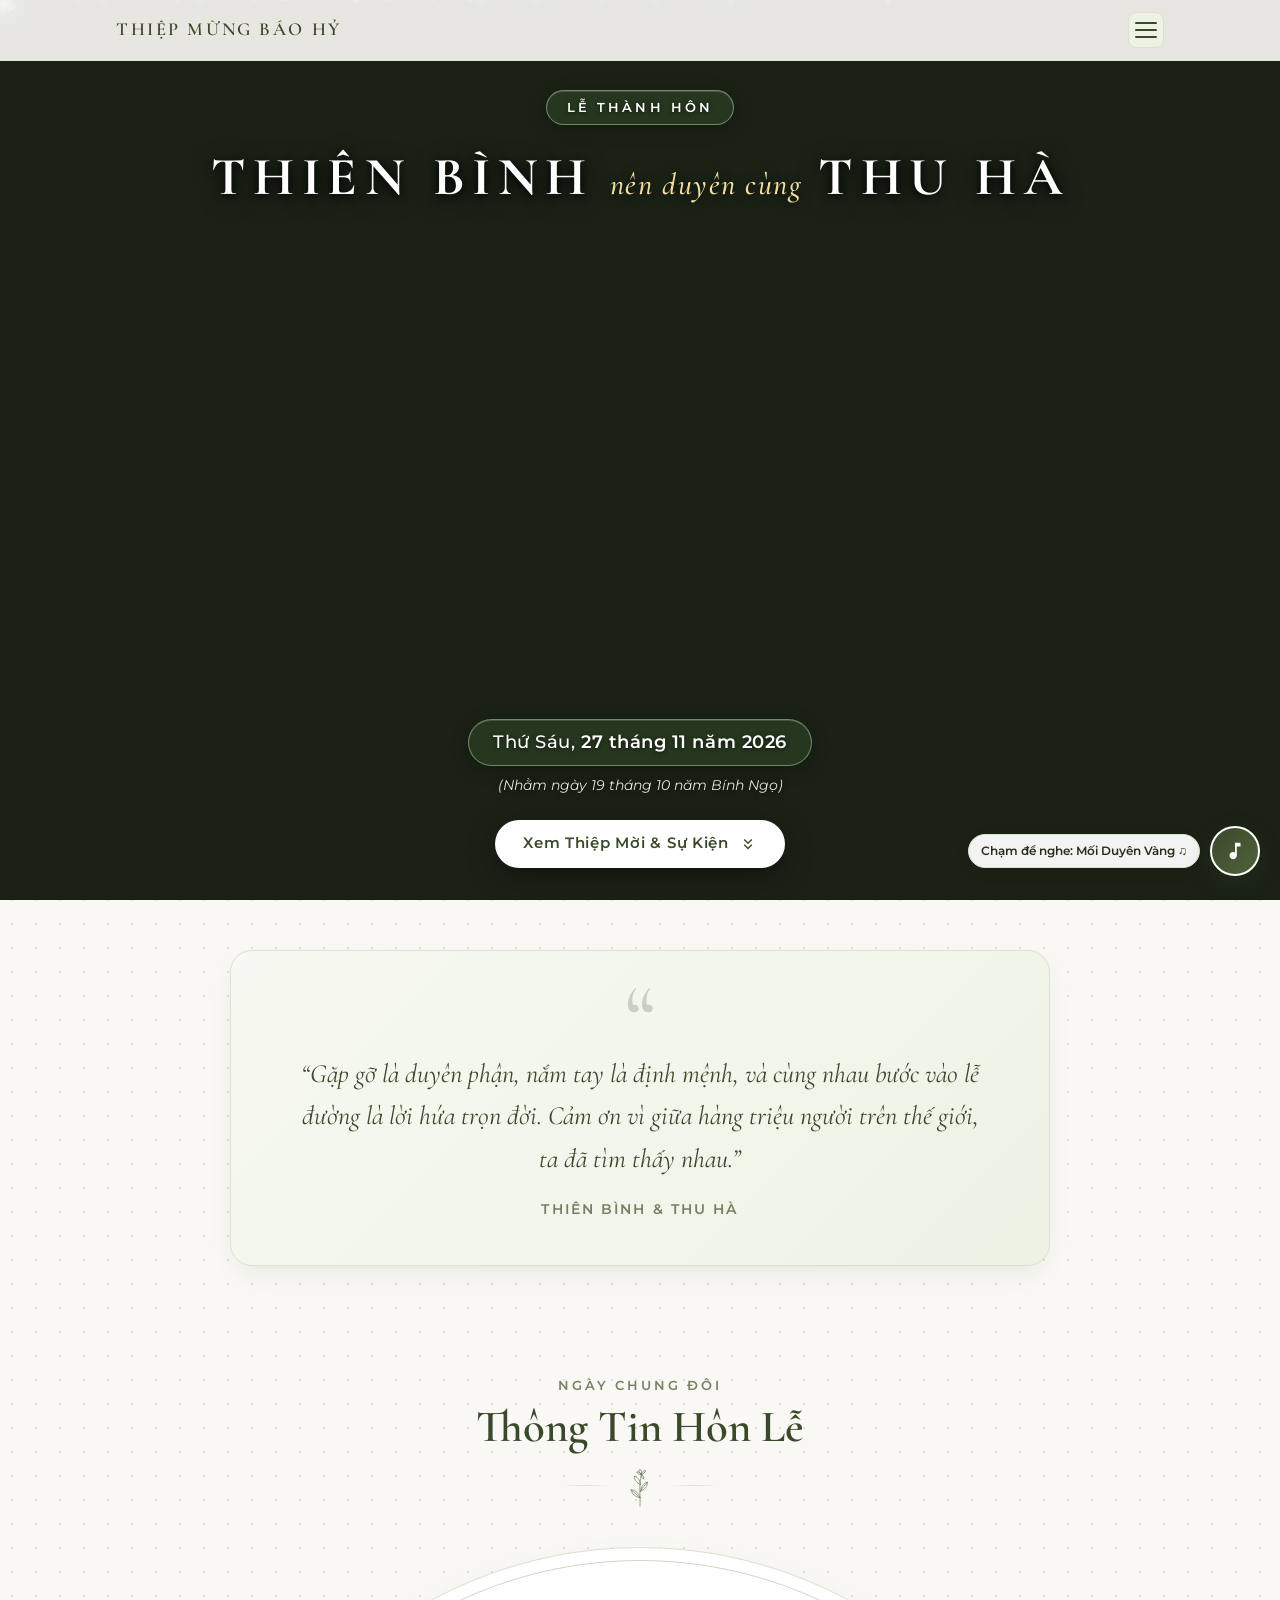
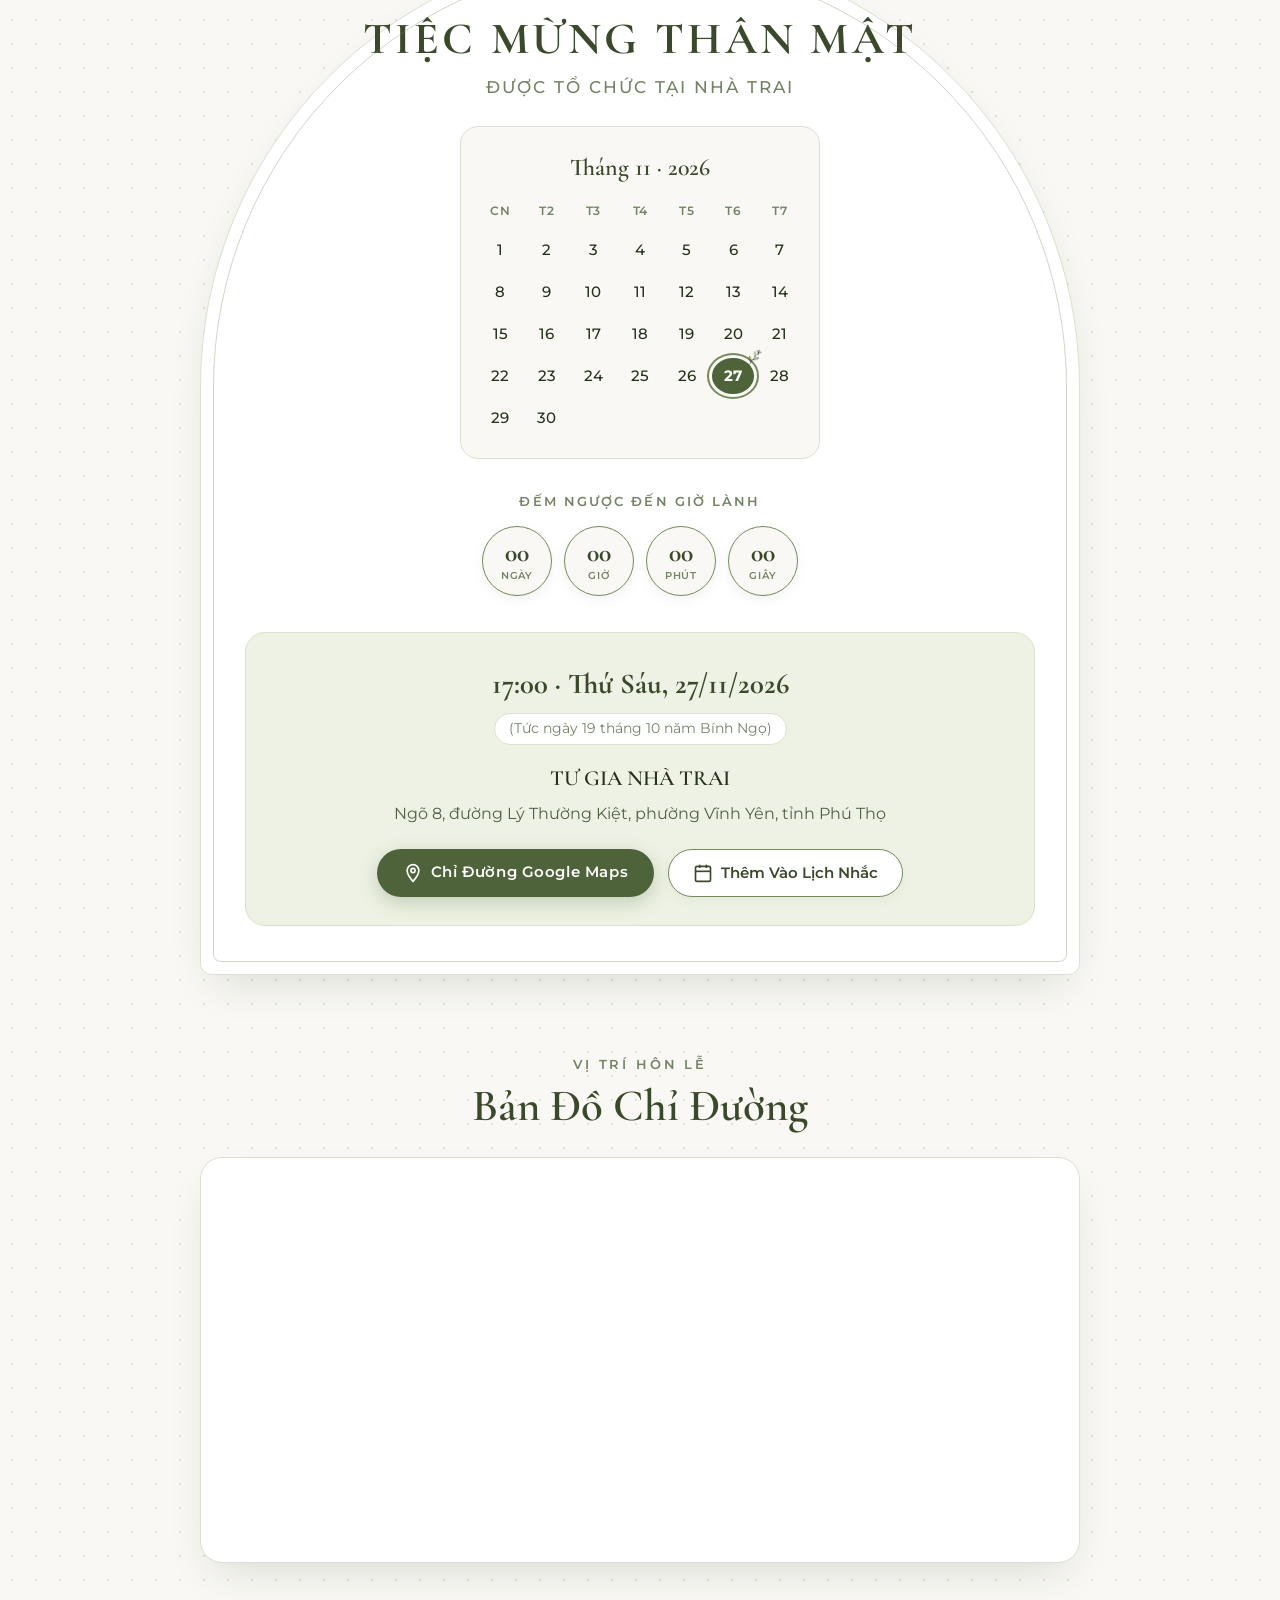
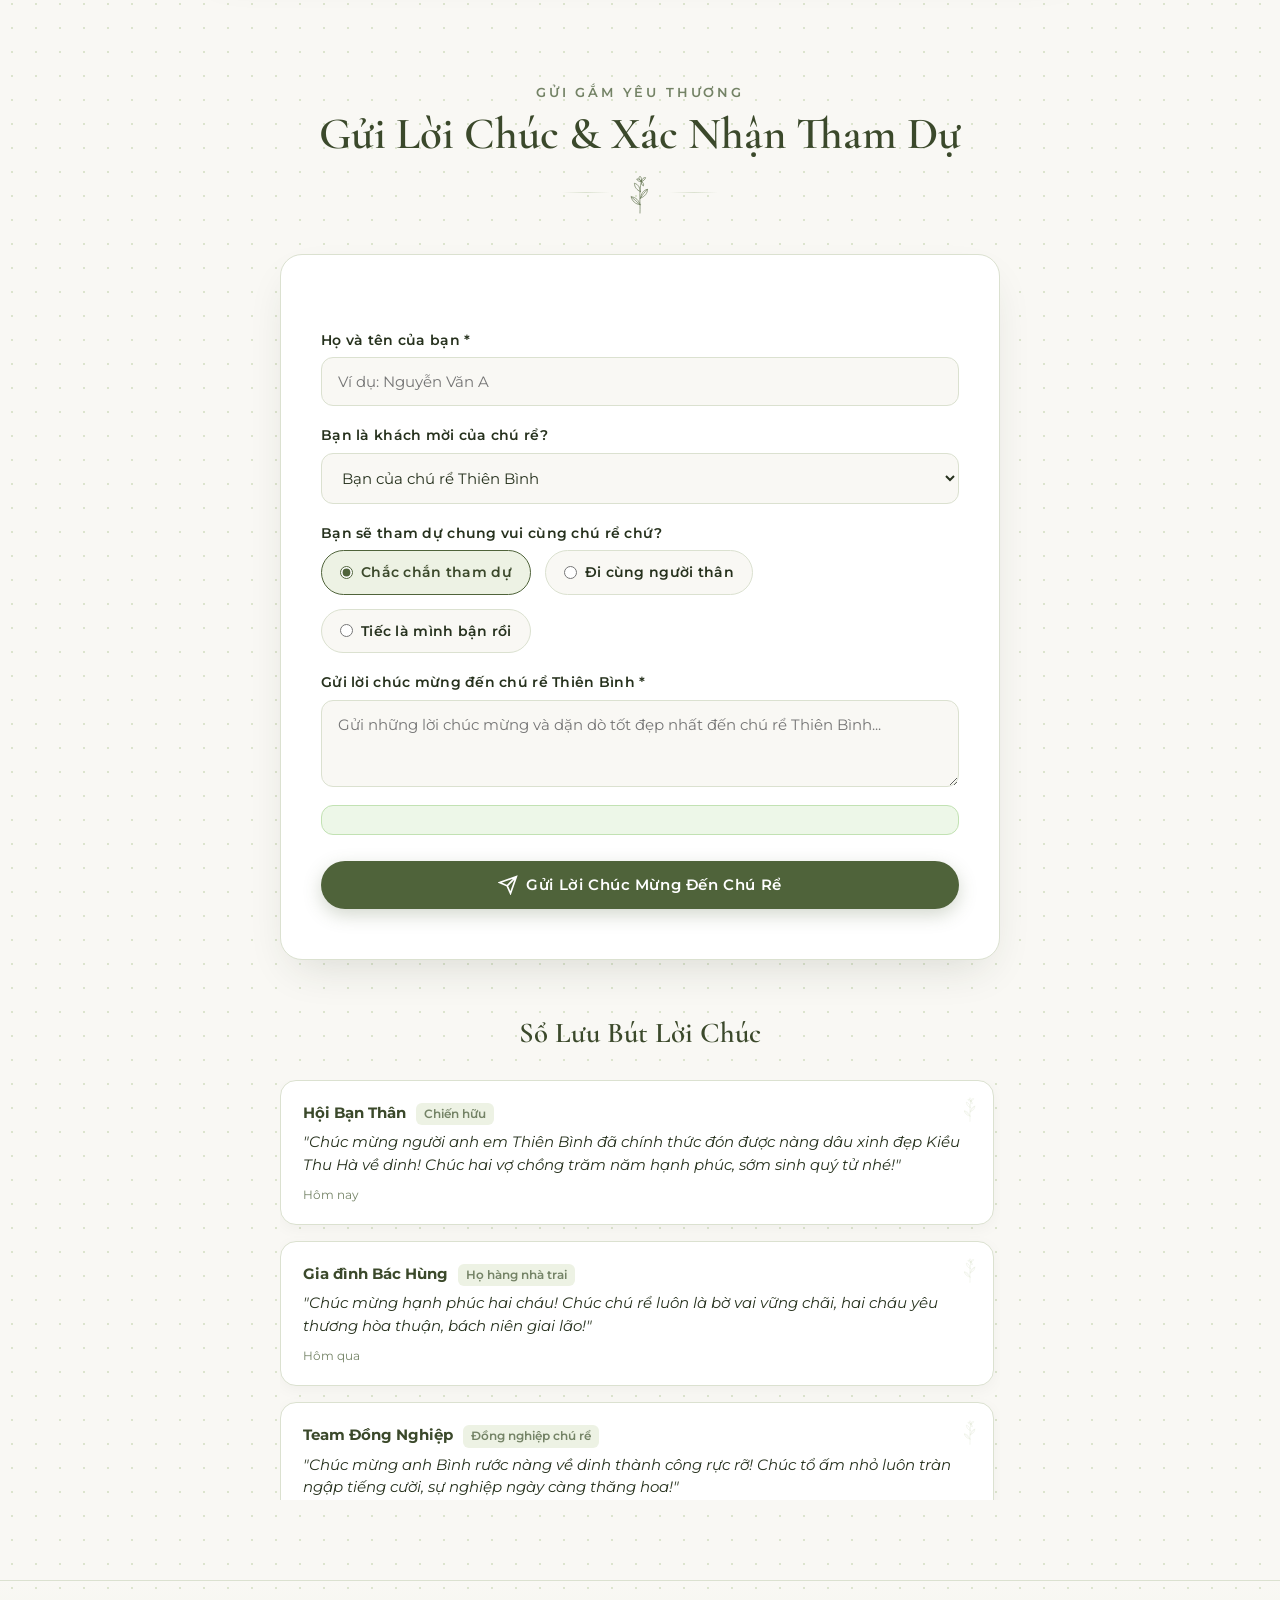
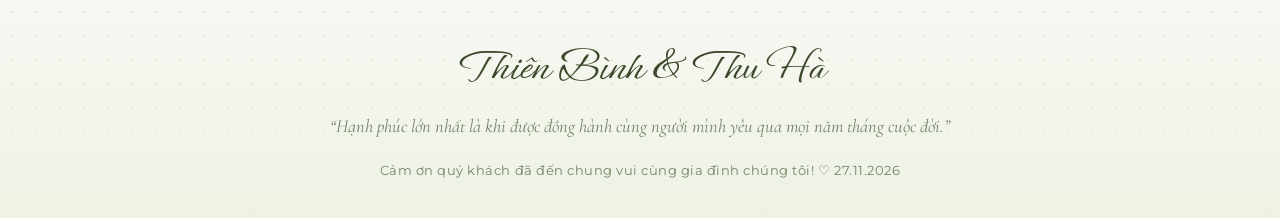
==== commit fb7841e2: "fix(image): nang cap anh hero sang anh goc Display P3 4K sieu net va toi uu loadData" ====
--- a/binhha/index.html
+++ b/binhha/index.html
@@ -476,6 +476,6 @@
   </script>
 
   <!-- JavaScript -->
-  <script src="js/main.js?v=20261023_1935"></script>
+  <script src="../js/main.js?v=20261024_0005"></script>
 </body>
 </html>
--- a/css/style.css
+++ b/css/style.css
@@ -511,9 +511,9 @@
   height: 100%;
   object-fit: cover;
   object-position: center 20%;
-  transform: scale(1.02);
-  transform-origin: center 20%;
-  transition: transform 8s ease-out;
+  image-rendering: -webkit-optimize-contrast;
+  image-rendering: auto;
+  transform: none;
 }
 
 .hero-gradient-overlay {
@@ -1596,6 +1596,8 @@
     height: 100%;
     object-fit: cover;
     object-position: center top;
+    image-rendering: -webkit-optimize-contrast;
+    image-rendering: auto;
     transform: none;
     transition: none;
   }
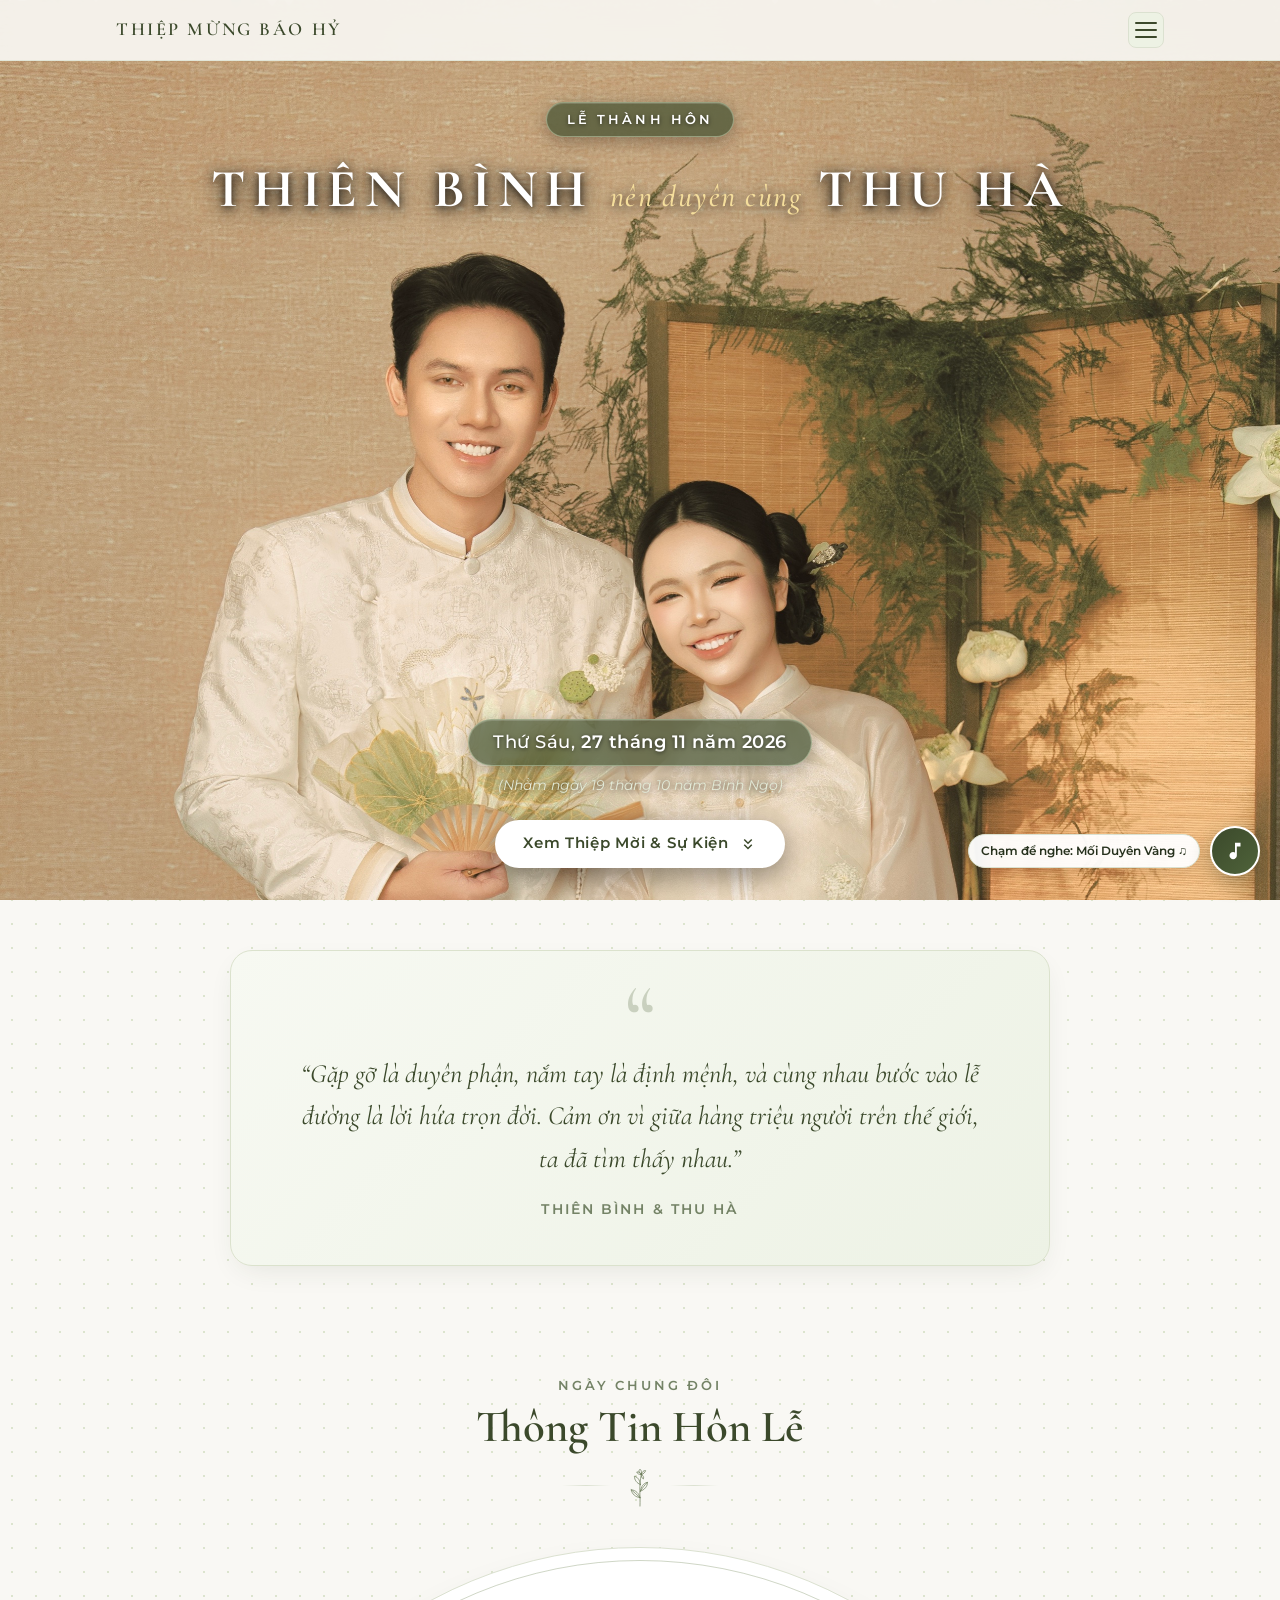
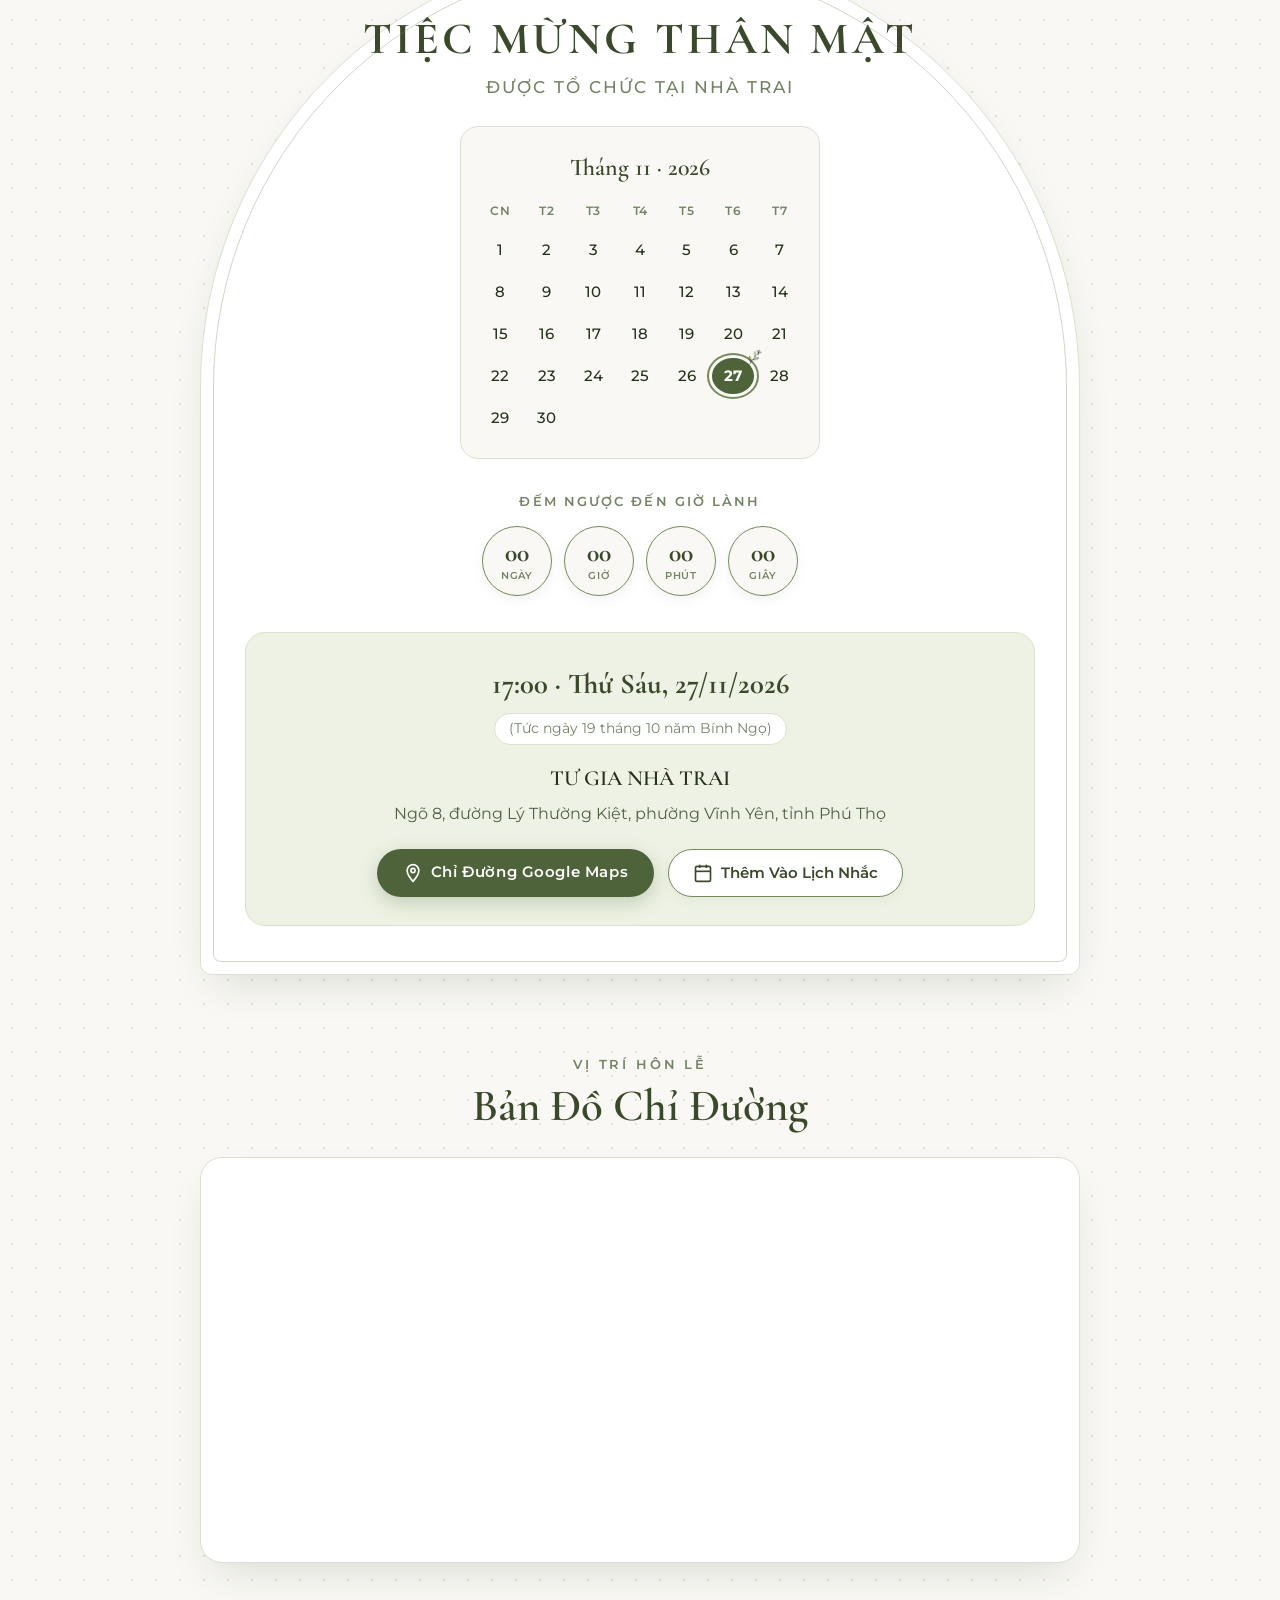
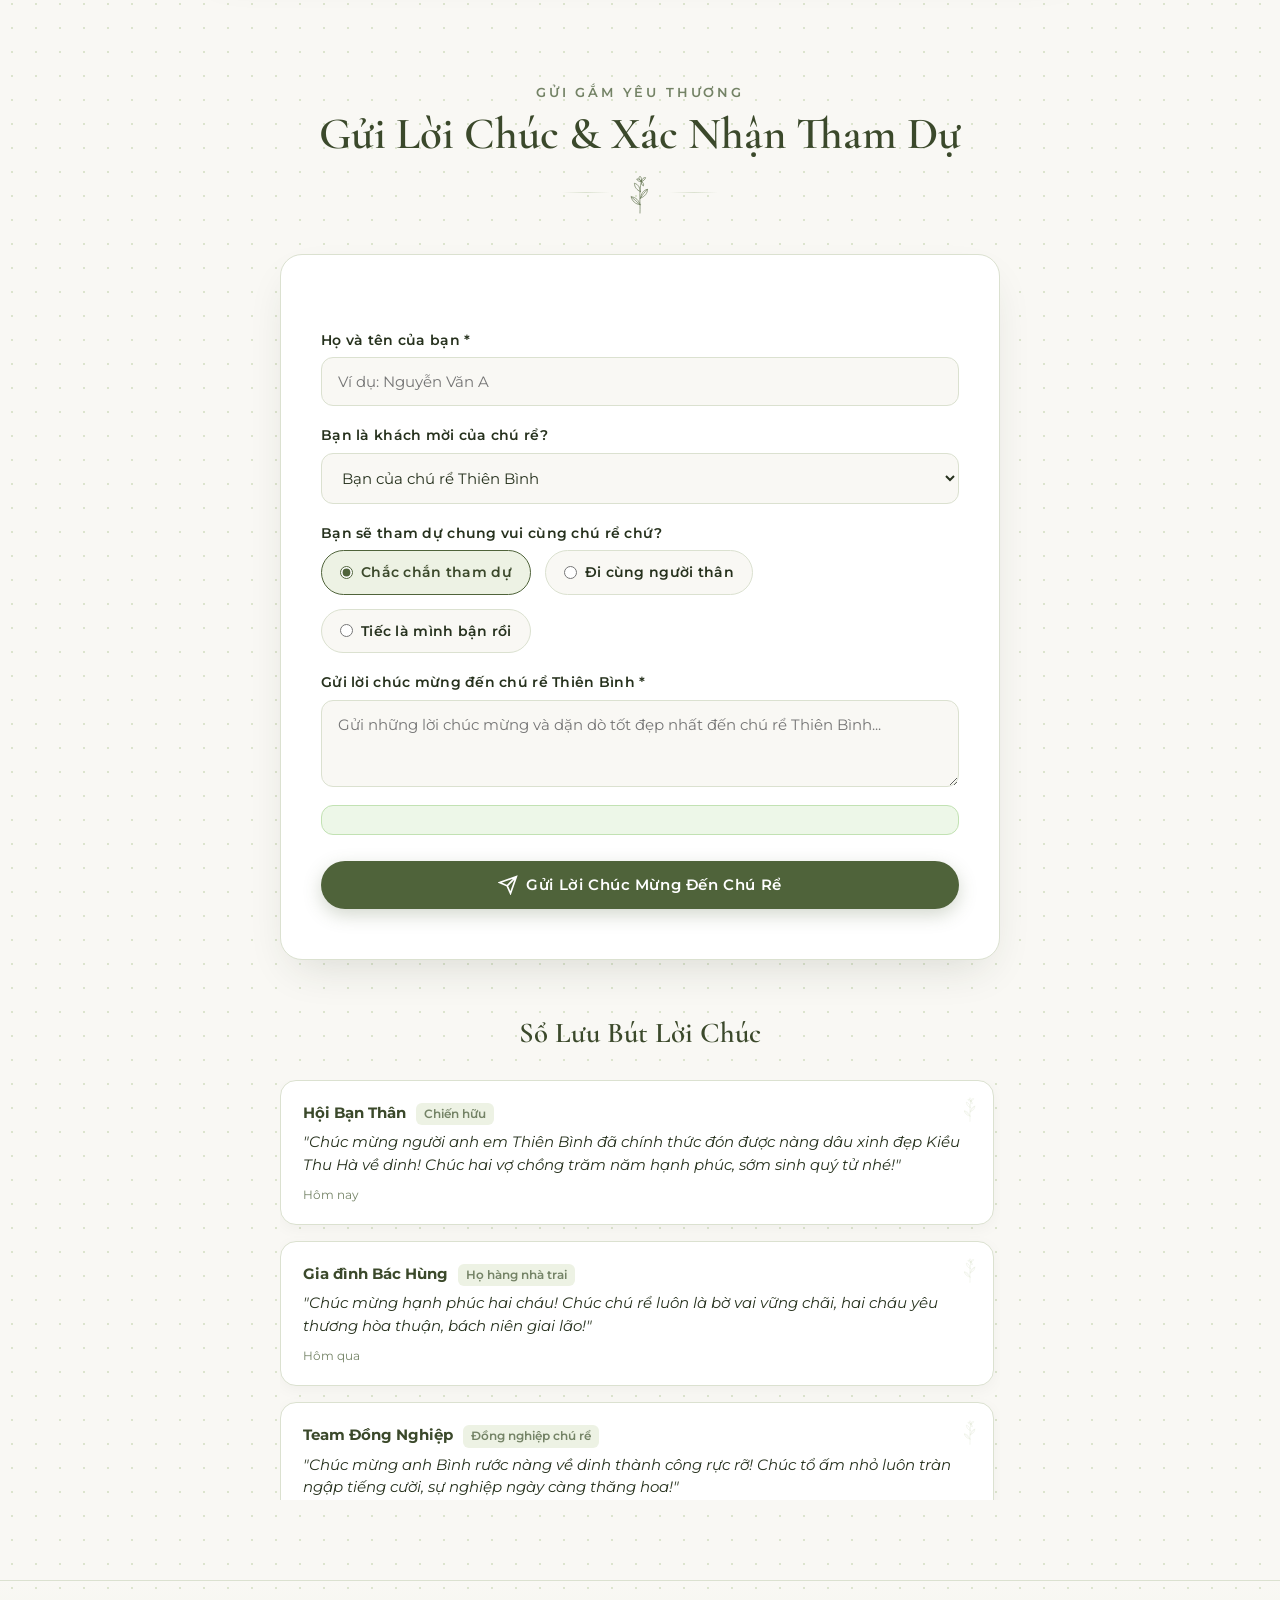
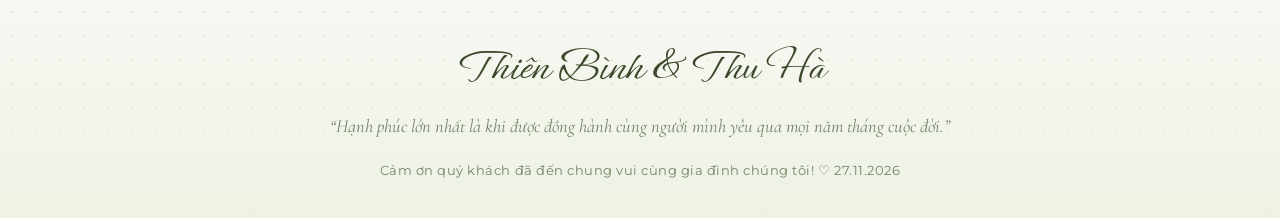
==== commit 6ac41890: "fix(binhha): cap nhat anh a1b.jpg Display P3 4.5K va can chinh chu Le thanh hon can doi" ====
--- a/binhha/index.html
+++ b/binhha/index.html
@@ -29,18 +29,18 @@
   <!-- Stylesheet -->
   <link rel="stylesheet" href="../css/style.css?v=20261023_2355">
   <style>
-    /* Dịch cụm tiêu đề và tên cặp đôi lên cao hơn để thoáng khoảng trống, cân đối và không chạm đầu chú rể */
+    /* Cân chỉnh cụm tiêu đề và tên cặp đôi cân đối ở khoảng không phía trên ảnh a1b.jpg */
     .hero-top-block {
-      margin-top: 6px !important;
+      margin-top: 18px !important;
     }
     @media (max-width: 768px) {
       .hero-top-block {
-        margin-top: 6px !important;
+        margin-top: 16px !important;
       }
     }
     @media (max-width: 480px) {
       .hero-top-block {
-        margin-top: 4px !important;
+        margin-top: 14px !important;
       }
     }
   </style>
@@ -140,10 +140,10 @@
   <!-- ========================================================================
        HERO BANNER (FULL SCREEN BANNER THEO YÊU CẦU NHÀ CHÚ RỂ)
        ======================================================================== -->
-  <section class="hero-section hero-fullscreen" id="top" style="background-image: url('img/a1b.jpg?v=20261023_2245'); background-size: cover; background-position: center top;">
+  <section class="hero-section hero-fullscreen" id="top" style="background-image: url('../img/a1b.jpg?v=20261024_0015'); background-size: cover; background-position: center top;">
     <!-- Ảnh cưới full màn hình & lớp phủ gradient điện ảnh -->
     <div class="hero-bg-media">
-      <img src="img/a1b.jpg?v=20261023_2245" id="hero-banner-img" alt="Ảnh cưới Nguyễn Hoàng Thiên Bình &amp; Kiều Thu Hà" fetchpriority="high">
+      <img src="../img/a1b.jpg?v=20261024_0015" id="hero-banner-img" alt="Ảnh cưới Nguyễn Hoàng Thiên Bình &amp; Kiều Thu Hà" fetchpriority="high">
       <div class="hero-gradient-overlay"></div>
     </div>
 
